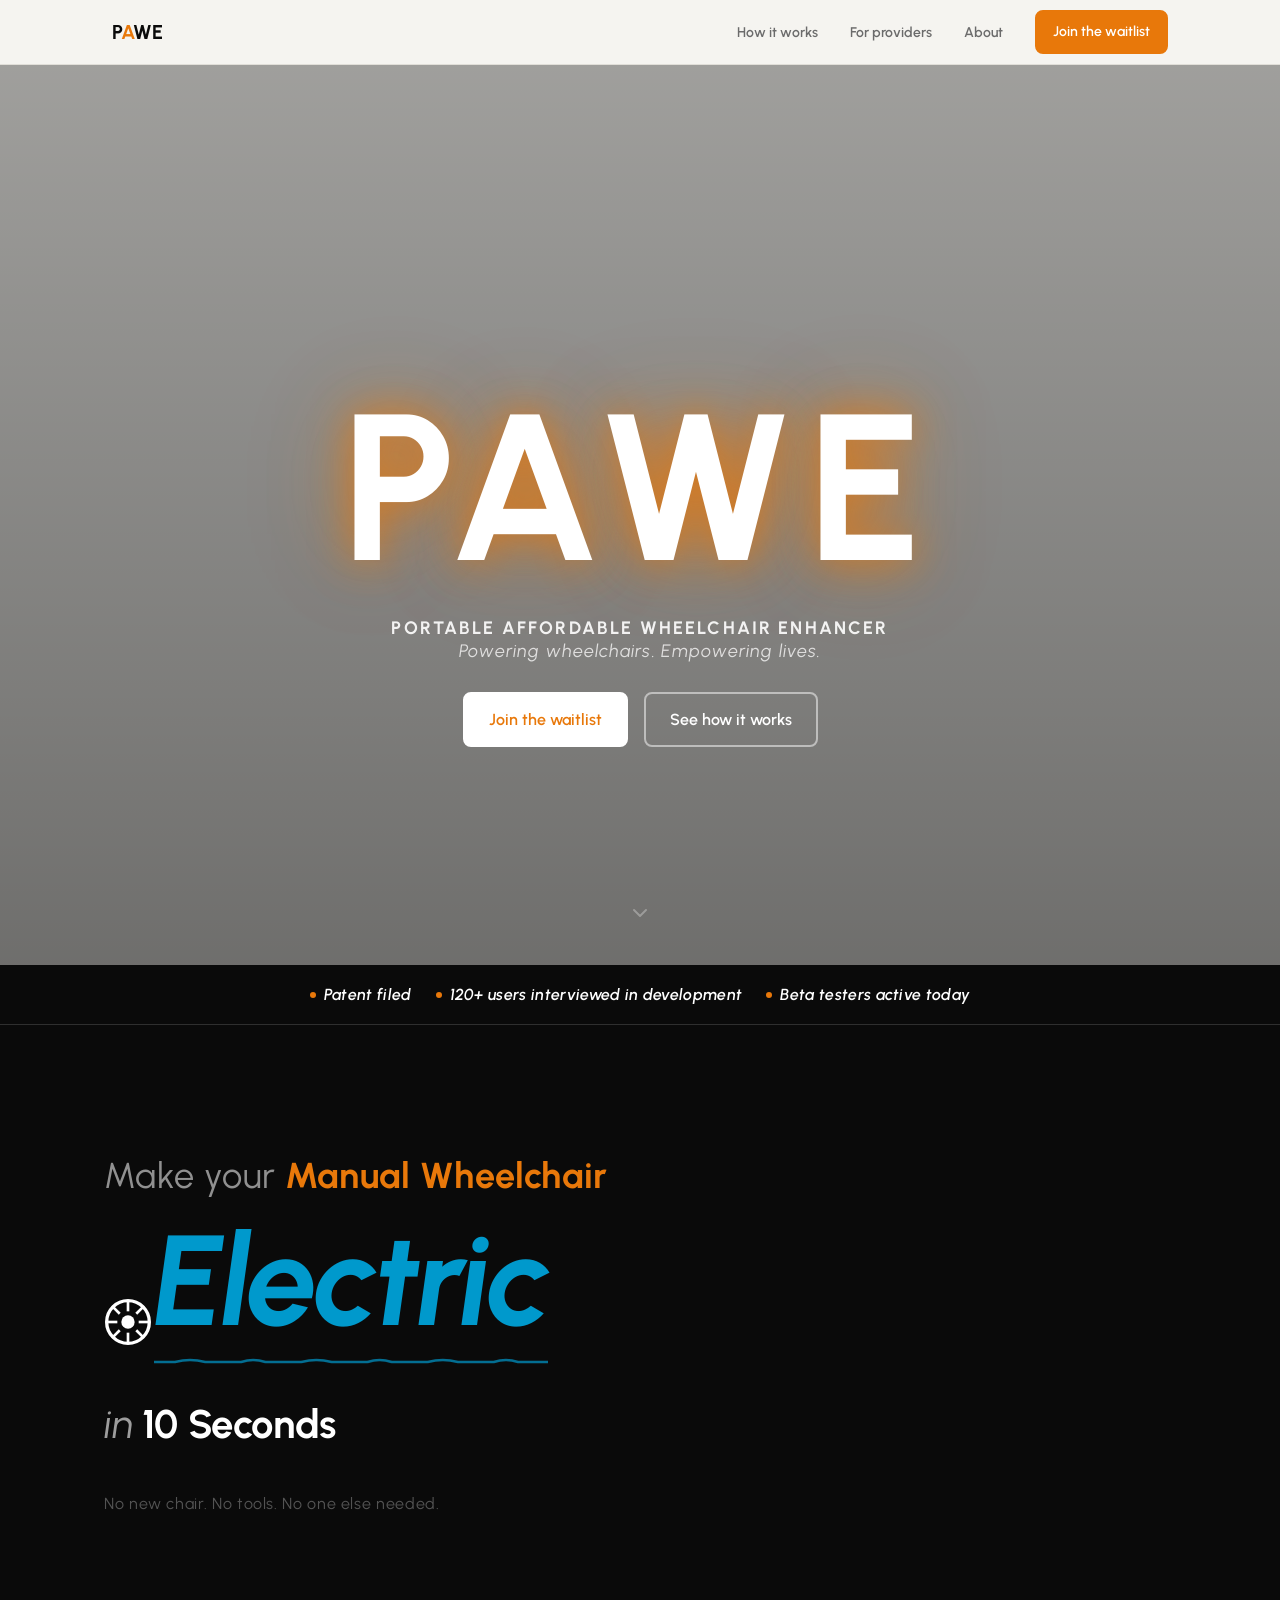
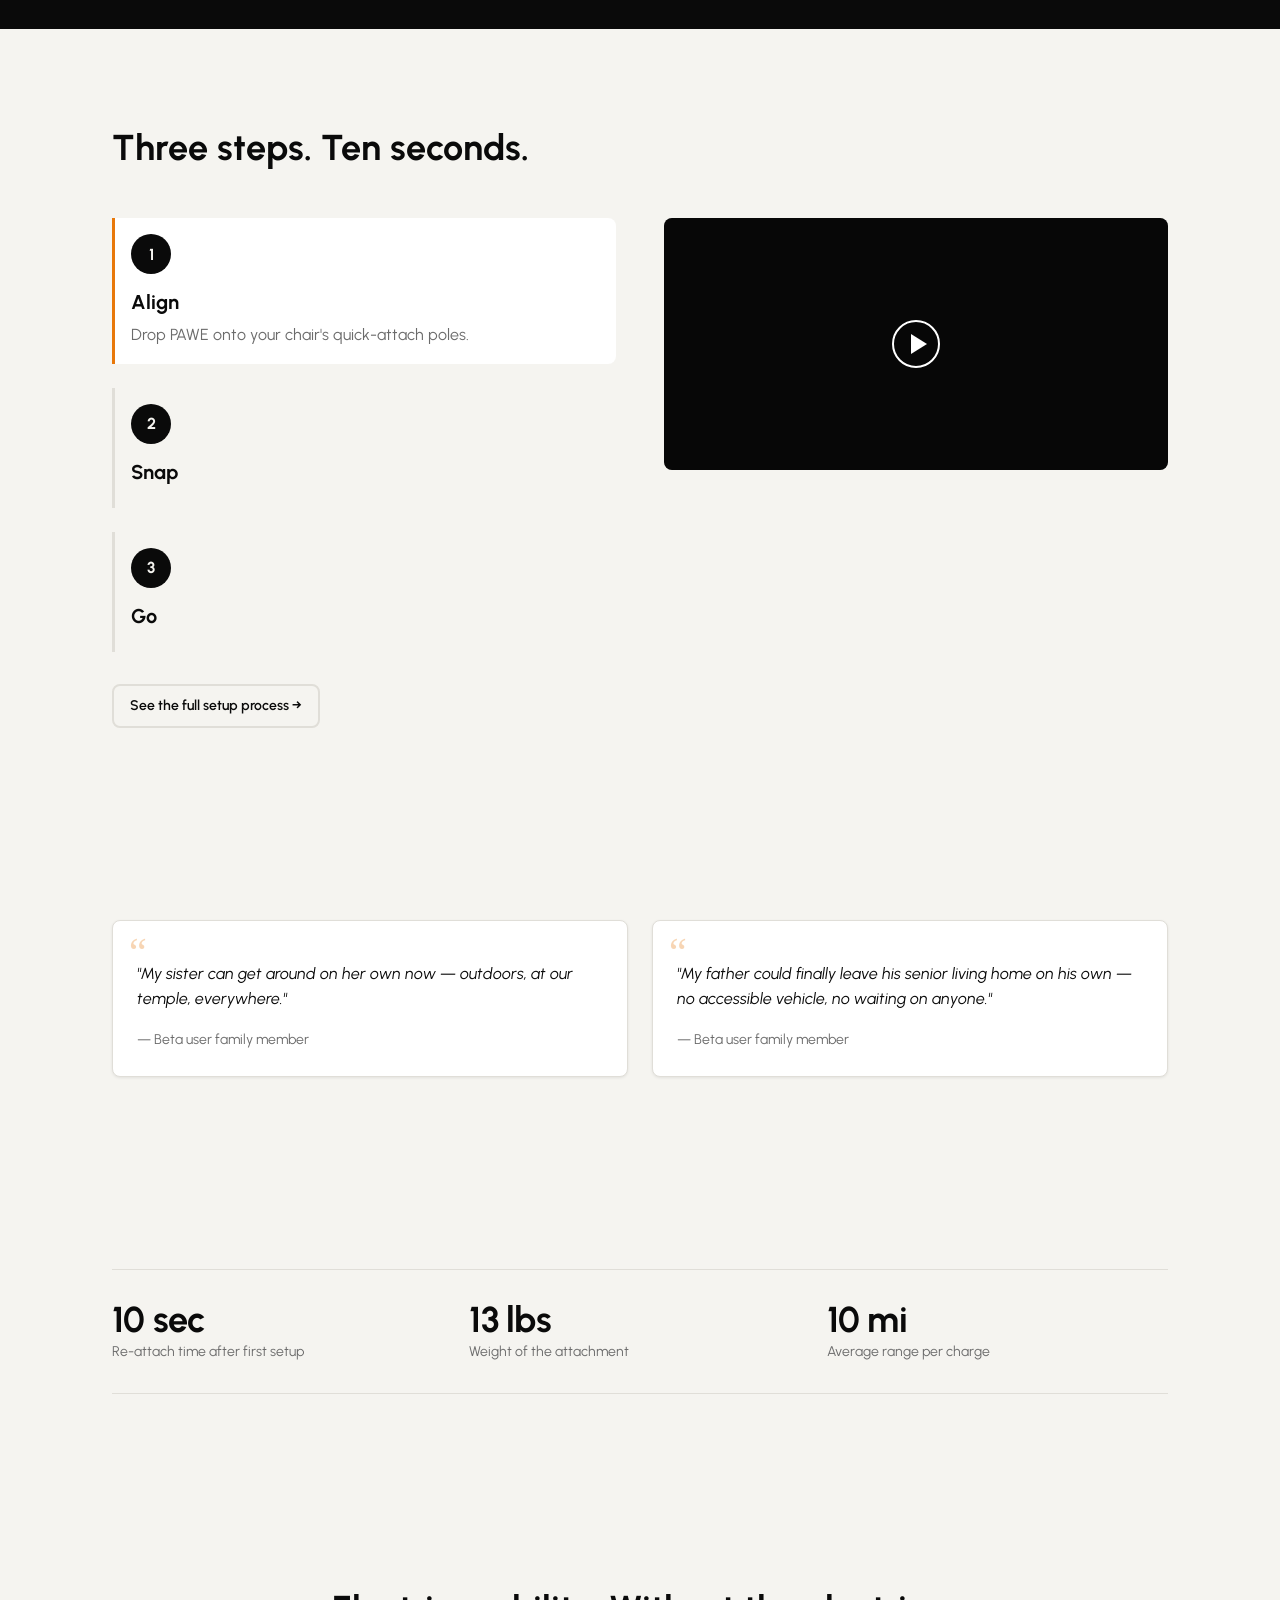
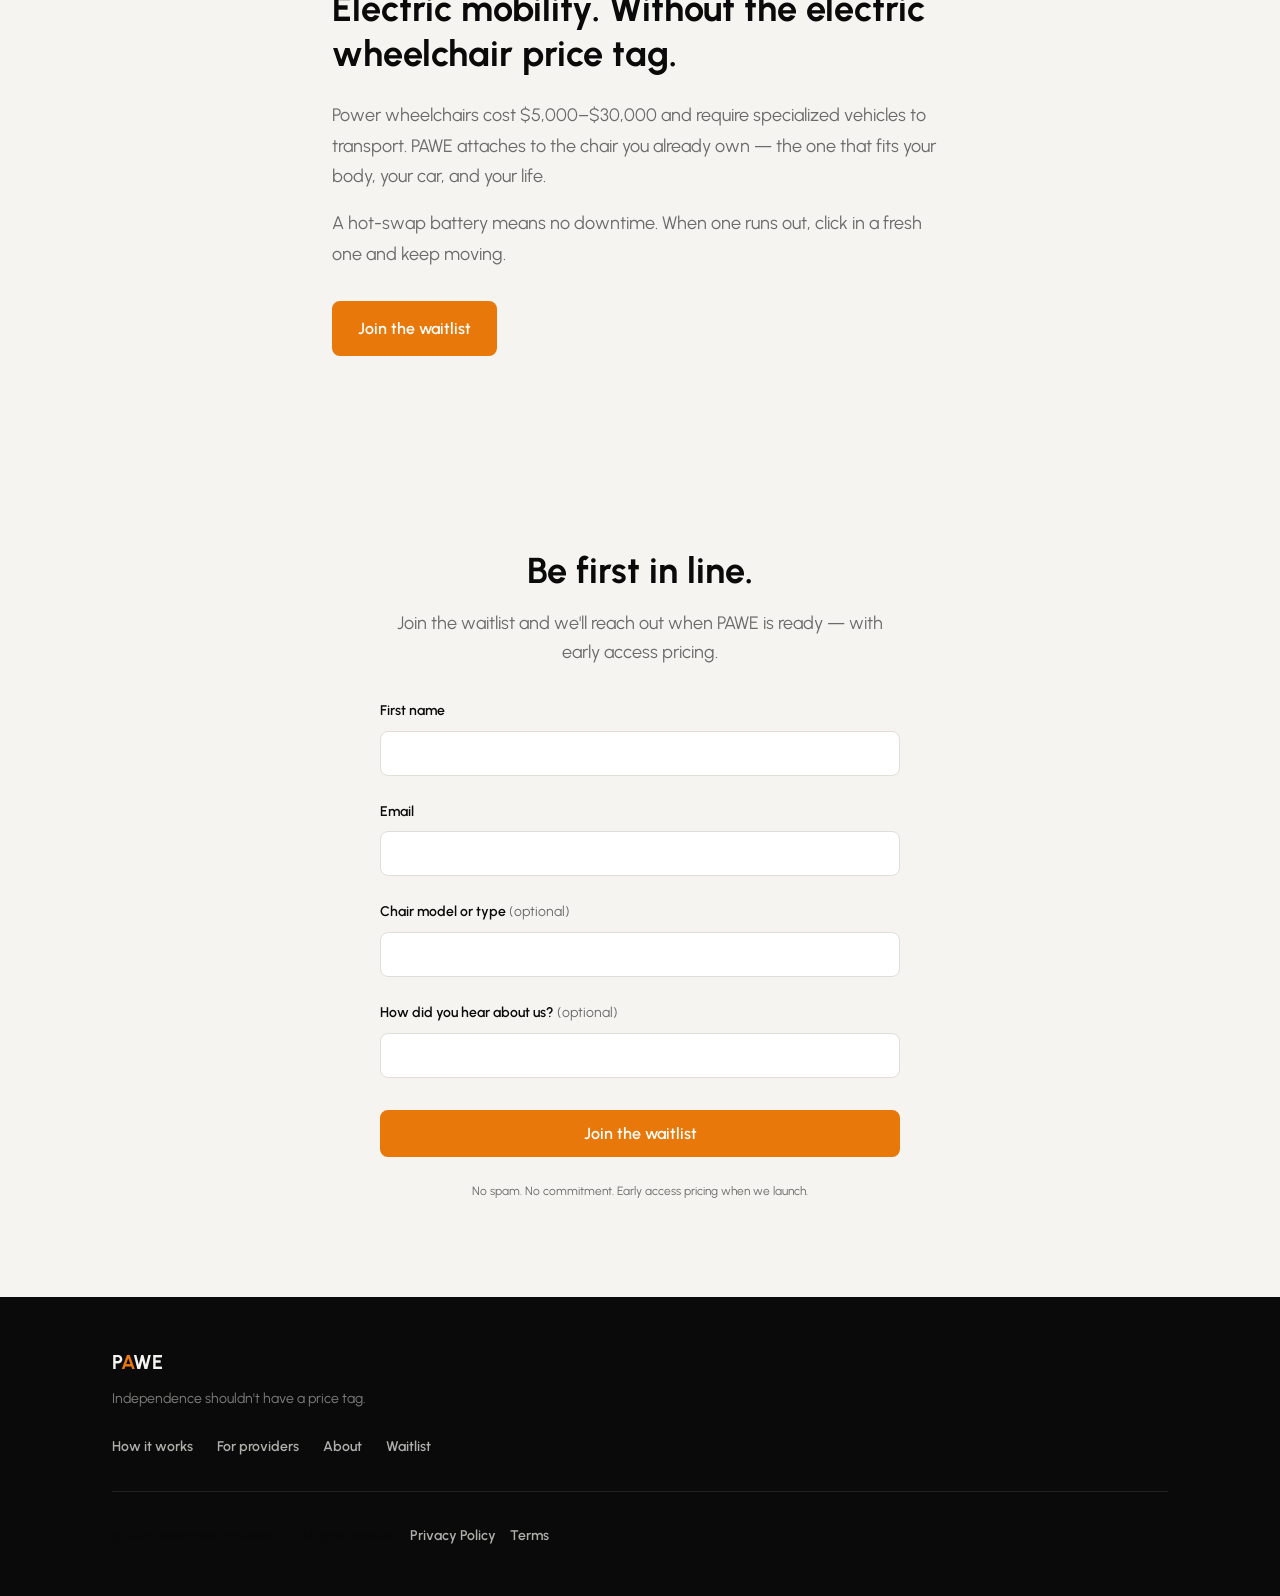
==== index.html @ d634acbb "Initial commit: PAWE website with all pages and assets Includes homepage, how-it-works, for-provider" ====
<!DOCTYPE html>
<html lang="en">
<head>
  <meta charset="UTF-8">
  <meta name="viewport" content="width=device-width, initial-scale=1.0">
  <meta name="description" content="PAWE attaches to any manual wheelchair and makes it electric in 10 seconds. No new chair. No tools. No help needed.">

  <!-- Fonts -->
  <link rel="preconnect" href="https://fonts.googleapis.com">
  <link rel="preconnect" href="https://fonts.gstatic.com" crossorigin>
  <link href="https://fonts.googleapis.com/css2?family=Urbanist:wght@400;600;700&display=swap" rel="stylesheet">

  <!-- Styles -->
  <link rel="stylesheet" href="/styles.css">
  <link rel="stylesheet" href="/components.css">
  <link rel="stylesheet" href="/home.css">

  <title>PAWE — Your manual chair. Electric in 10 seconds.</title>
</head>
<body>

  <!-- Skip to content -->
  <a class="skip-link" href="#main">Skip to main content</a>

  <!-- ===== NAVIGATION ===== -->
  <header class="nav" role="banner">
    <div class="container">
      <nav class="nav__inner" aria-label="Main navigation">
        <a href="/" class="nav__wordmark" aria-label="PAWE home">P<span>A</span>WE</a>
        <ul class="nav__links" role="list">
          <li><a href="/how-it-works.html" class="nav__link">How it works</a></li>
          <li><a href="/for-providers.html" class="nav__link">For providers</a></li>
          <li><a href="/about.html" class="nav__link">About</a></li>
          <li><a href="/waitlist.html" class="btn-primary btn-sm">Join the waitlist</a></li>
        </ul>
        <button class="nav__hamburger" aria-label="Open menu" aria-expanded="false" aria-controls="mobile-menu" id="hamburger-btn">
          <span></span><span></span><span></span>
        </button>
      </nav>
    </div>
    <div class="nav__mobile-menu" id="mobile-menu" role="navigation" aria-label="Mobile navigation">
      <a href="/how-it-works.html" class="nav__mobile-link">How it works</a>
      <a href="/for-providers.html" class="nav__mobile-link">For providers</a>
      <a href="/about.html" class="nav__mobile-link">About</a>
      <div class="nav__mobile-cta">
        <a href="/waitlist.html" class="btn-primary btn-full-mobile">Join the waitlist</a>
      </div>
    </div>
  </header>

  <!-- ===== MAIN CONTENT ===== -->
  <main id="main">

    <!-- SECTION 2 — HERO -->
    <section class="hero" aria-label="Hero">
      <div class="hero__overlay"></div>

      <div class="hero__content">
        <div class="hero__brand">
          <h1 class="hero__pawe-title">PAWE</h1>
          <p class="hero__pawe-sub">Portable Affordable Wheelchair Enhancer</p>
        </div>

        <div class="hero__mid-spacer"></div>

        <div class="hero__actions">
          <a href="/waitlist.html" class="btn-primary hero__btn-primary">Join the waitlist</a>
          <a href="/how-it-works.html" class="btn-secondary hero__btn-ghost">See how it works</a>
        </div>

        <div class="hero__tagline">
          <p class="hero__tagline-text">Powering wheelchairs. Empowering lives.</p>
        </div>
      </div>

      <!-- Scroll indicator -->
      <div class="hero__scroll" aria-hidden="true">
        <svg width="24" height="24" viewBox="0 0 24 24" fill="none" stroke="currentColor" stroke-width="2" stroke-linecap="round" stroke-linejoin="round">
          <polyline points="6 9 12 15 18 9"></polyline>
        </svg>
      </div>

      <!-- Accessible image reference -->
      <img
        src="/assets/images/WheelchairInSunset.png"
        alt="Wheelchair silhouette against a warm sunset — open road ahead"
        width="1920" height="1080"
        loading="eager"
        style="display:none"
      >
    </section>

    <!-- SECTION 3 — PROOF BAR -->
    <div class="proof-bar" aria-label="Trust signals">
      <div class="container">
        <div class="proof-bar__inner">
          <div class="proof-bar__item">
            <span class="proof-bar__dot" aria-hidden="true"></span>
            Patent filed
          </div>
          <div class="proof-bar__item">
            <span class="proof-bar__dot" aria-hidden="true"></span>
            120+ users interviewed in development
          </div>
          <div class="proof-bar__item">
            <span class="proof-bar__dot" aria-hidden="true"></span>
            Beta testers active today
          </div>
        </div>
      </div>
    </div>

    <!-- IMPACT STATEMENT -->
    <section class="impact" aria-label="Impact statement">
      <div class="impact__inner">

        <!-- Line 1 -->
        <p class="impact__make">Make your <span class="impact__manual">Manual Wheelchair</span></p>

        <!-- Line 2 — the animated electric line -->
        <div class="impact__electric-wrap">
          <div class="impact__wheel-wrap" aria-hidden="true">
            <svg class="impact__wheel-svg" viewBox="0 0 36 36"
                 fill="none" xmlns="http://www.w3.org/2000/svg">
              <circle cx="18" cy="18" r="16"
                      stroke="white" stroke-width="2.5"/>
              <circle cx="18" cy="18" r="5" fill="white"/>
              <line x1="18" y1="2"  x2="18" y2="10"
                    stroke="white" stroke-width="2"/>
              <line x1="18" y1="26" x2="18" y2="34"
                    stroke="white" stroke-width="2"/>
              <line x1="2"  y1="18" x2="10" y2="18"
                    stroke="white" stroke-width="2"/>
              <line x1="26" y1="18" x2="34" y2="18"
                    stroke="white" stroke-width="2"/>
              <line x1="6.1"  y1="6.1"  x2="11.8" y2="11.8"
                    stroke="white" stroke-width="2"/>
              <line x1="24.2" y1="24.2" x2="29.9" y2="29.9"
                    stroke="white" stroke-width="2"/>
              <line x1="29.9" y1="6.1"  x2="24.2" y2="11.8"
                    stroke="white" stroke-width="2"/>
              <line x1="11.8" y1="24.2" x2="6.1"  y2="29.9"
                    stroke="white" stroke-width="2"/>
            </svg>
          </div>

          <div class="impact__electric-text-wrap">
            <span class="impact__electric">Electric</span>
            <div class="impact__ground" aria-hidden="true">
              <canvas class="impact__ground-canvas"
                      id="groundCanvas"
                      height="18"></canvas>
            </div>
          </div>
        </div>

        <!-- Line 3 -->
        <p class="impact__seconds-line">
          in <strong class="impact__seconds">10 Seconds</strong>
        </p>

        <!-- Line 4 -->
        <p class="impact__closing">
          No new chair. No tools. No one else needed.
        </p>

      </div>
    </section>

    <!-- SECTION 4 — HOW IT WORKS (teaser) -->
    <section class="section" aria-label="How it works">
      <div class="container">
        <h2 class="heading-section fade-in">Three steps. Ten seconds.</h2>
        <div class="hiw">
          <div class="hiw__steps">
            <div class="hiw__step is-active fade-in" data-step="0">
              <span class="step__number">1</span>
              <h3 class="step__title">Align</h3>
              <p class="step__desc">Drop PAWE onto your chair's quick-attach poles.</p>
            </div>
            <div class="hiw__step fade-in" data-step="1">
              <span class="step__number">2</span>
              <h3 class="step__title">Snap</h3>
              <p class="step__desc">Controller locks in place. No tools. No help needed.</p>
            </div>
            <div class="hiw__step fade-in" data-step="2">
              <span class="step__number">3</span>
              <h3 class="step__title">Go</h3>
              <p class="step__desc">Joystick or push-assist. Ready in 10 seconds.</p>
            </div>
          </div>
          <div class="hiw__video-wrap fade-in">
            <video
              class="hiw__video"
              id="hiw-video"
              src="/assets/Videos/FullHypeVideoDemo.mp4"
              muted
              playsinline
              preload="metadata"
              width="640"
              height="360"
              aria-label="PAWE attachment demo — align, snap, go"
            ></video>
            <button class="hiw__play-btn" id="hiw-play-btn" aria-label="Play demo video">
              <svg width="48" height="48" viewBox="0 0 48 48" fill="none">
                <circle cx="24" cy="24" r="23" stroke="white" stroke-width="2"/>
                <polygon points="19,14 19,34 35,24" fill="white"/>
              </svg>
            </button>
          </div>
        </div>
        <p class="steps__link">
          <a href="/how-it-works.html" class="btn-secondary btn-sm">See the full setup process &rarr;</a>
        </p>
      </div>
    </section>

    <!-- SECTION 5 — TESTIMONIALS -->
    <section class="section testimonials-section" aria-label="User testimonials">
      <div class="container">
        <div class="testimonials fade-in">
          <blockquote class="testimonial-card">
            <p class="testimonial-card__text">"My sister can get around on her own now — outdoors, at our temple, everywhere."</p>
            <footer class="testimonial-card__attr">— Beta user family member</footer>
          </blockquote>
          <blockquote class="testimonial-card">
            <p class="testimonial-card__text">"My father could finally leave his senior living home on his own — no accessible vehicle, no waiting on anyone."</p>
            <footer class="testimonial-card__attr">— Beta user family member</footer>
          </blockquote>
        </div>
      </div>
    </section>

    <!-- SECTION 6 — STAT CALLOUTS -->
    <section class="section" aria-label="Key specifications">
      <div class="container">
        <div class="stats">
          <div class="stat">
            <div class="stat__value">10 sec</div>
            <p class="stat__label">Re-attach time after first setup</p>
          </div>
          <div class="stat">
            <div class="stat__value">13 lbs</div>
            <p class="stat__label">Weight of the attachment</p>
          </div>
          <div class="stat">
            <div class="stat__value">10 mi</div>
            <p class="stat__label">Average range per charge</p>
          </div>
        </div>
      </div>
    </section>

    <!-- SECTION 7 — AFFORDABILITY -->
    <section class="section" aria-label="Affordability">
      <div class="container affordability">
        <h2 class="heading-section fade-in">Electric mobility. Without the electric wheelchair price tag.</h2>
        <div class="affordability__body fade-in">
          <p>Power wheelchairs cost $5,000–$30,000 and require specialized vehicles to transport. PAWE attaches to the chair you already own — the one that fits your body, your car, and your life.</p>
          <p>A hot-swap battery means no downtime. When one runs out, click in a fresh one and keep moving.</p>
        </div>
        <a href="#waitlist" class="btn-primary">Join the waitlist</a>
      </div>
    </section>

    <!-- SECTION 9 — FINAL CTA / WAITLIST FORM -->
    <section class="section waitlist-section" id="waitlist" aria-label="Join the waitlist">
      <div class="container">
        <div class="waitlist-form-wrap fade-in">
          <h2 class="heading-section">Be first in line.</h2>
          <p class="waitlist-form-wrap__sub">Join the waitlist and we'll reach out when PAWE is ready — with early access pricing.</p>

          <form id="waitlist-form" class="waitlist-form" novalidate>
            <div class="form-group">
              <label for="first_name" class="form-label">First name</label>
              <input type="text" id="first_name" name="first_name" class="form-input" required autocomplete="given-name">
            </div>

            <div class="form-group">
              <label for="email" class="form-label">Email</label>
              <input type="email" id="email" name="email" class="form-input" required autocomplete="email">
            </div>

            <div class="form-group">
              <label for="chair_model" class="form-label form-label--optional">Chair model or type</label>
              <input type="text" id="chair_model" name="chair_model" class="form-input" autocomplete="off">
            </div>

            <div class="form-group">
              <label for="referral_source" class="form-label form-label--optional">How did you hear about us?</label>
              <input type="text" id="referral_source" name="referral_source" class="form-input" autocomplete="off">
            </div>

            <button type="submit" class="btn-primary btn-full-mobile" id="waitlist-submit">Join the waitlist</button>

            <p class="waitlist-form__error" id="waitlist-error" role="alert" aria-live="polite"></p>
            <p class="waitlist-form__fine">No spam. No commitment. Early access pricing when we launch.</p>
          </form>

          <div class="waitlist-success" id="waitlist-success" hidden>
            <h3 class="heading-section">You're on the list.</h3>
            <p class="waitlist-success__sub">We'll be in touch when PAWE launches.</p>
          </div>
        </div>
      </div>
    </section>

  </main>

  <!-- ===== FOOTER ===== -->
  <footer class="footer" role="contentinfo">
    <div class="container">
      <div class="footer__inner">
        <div>
          <div class="footer__wordmark">P<span>A</span>WE</div>
          <p class="footer__tagline">Independence shouldn't have a price tag.</p>
          <nav class="footer__nav" aria-label="Footer navigation">
            <a href="/how-it-works.html" class="footer__link">How it works</a>
            <a href="/for-providers.html" class="footer__link">For providers</a>
            <a href="/about.html" class="footer__link">About</a>
            <a href="/waitlist.html" class="footer__link">Waitlist</a>
          </nav>
        </div>
      </div>
      <div class="footer__legal">
        <p>&copy; 2025 Technotonin Industries LLC. All rights reserved. &nbsp;&middot;&nbsp;
        <a href="/privacy.html" class="footer__link">Privacy Policy</a> &nbsp;&middot;&nbsp;
        <a href="/terms.html" class="footer__link">Terms</a></p>
      </div>
    </div>
  </footer>

  <!-- ===== JS — Core UI (no external dependencies) ===== -->
  <script>
    // Hamburger menu
    const btn = document.getElementById('hamburger-btn');
    const menu = document.getElementById('mobile-menu');
    btn.addEventListener('click', () => {
      const isOpen = menu.classList.toggle('is-open');
      btn.setAttribute('aria-expanded', isOpen);
      btn.setAttribute('aria-label', isOpen ? 'Close menu' : 'Open menu');
    });
    menu.querySelectorAll('a').forEach(link => {
      link.addEventListener('click', () => {
        menu.classList.remove('is-open');
        btn.setAttribute('aria-expanded', false);
        btn.setAttribute('aria-label', 'Open menu');
      });
    });

    // Fade-in on scroll
    const fadeEls = document.querySelectorAll('.fade-in');

    if ('IntersectionObserver' in window) {
      const observer = new IntersectionObserver((entries) => {
        entries.forEach(entry => {
          if (entry.isIntersecting) {
            entry.target.classList.add('visible');
            observer.unobserve(entry.target);
          }
        });
      }, { threshold: 0.1 });

      fadeEls.forEach(el => observer.observe(el));
    } else {
      // Fallback: show everything immediately
      fadeEls.forEach(el => el.classList.add('visible'));
    }
  </script>

  <!-- Supabase SDK — loaded async so it never blocks page rendering -->
  <script src="https://cdn.jsdelivr.net/npm/@supabase/supabase-js@2" defer></script>

  <!-- ===== JS — Waitlist form (depends on Supabase) ===== -->
  <script defer>
    window.addEventListener('DOMContentLoaded', () => {
      const form = document.getElementById('waitlist-form');
      const submitBtn = document.getElementById('waitlist-submit');
      const errorEl = document.getElementById('waitlist-error');
      const successEl = document.getElementById('waitlist-success');

      let sb = null;

      function getSupabase() {
        if (sb) return sb;
        if (window.supabase) {
          sb = window.supabase.createClient(
            'https://ljhhaoqiobgslncwupjz.supabase.co',
            'eyJhbGciOiJIUzI1NiIsInR5cCI6IkpXVCJ9.eyJpc3MiOiJzdXBhYmFzZSIsInJlZiI6ImxqaGhhb3Fpb2Jnc2xuY3d1cGp6Iiwicm9sZSI6ImFub24iLCJpYXQiOjE3NzU1MTc4MDEsImV4cCI6MjA5MTA5MzgwMX0.lssRH7aw2_jy-T1IwPTvCkZJE-t9kYMmFEvwRZr6qiY'
          );
        }
        return sb;
      }

      form.addEventListener('submit', async (e) => {
        e.preventDefault();
        errorEl.textContent = '';

        const firstName = form.first_name.value.trim();
        const email = form.email.value.trim();

        if (!firstName || !email) {
          errorEl.textContent = 'Please fill in your name and email.';
          return;
        }

        const client = getSupabase();
        if (!client) {
          errorEl.textContent = 'Still loading — please try again in a moment.';
          return;
        }

        submitBtn.disabled = true;
        submitBtn.textContent = 'Joining...';

        const { error } = await client.from('waitlist').insert({
          first_name: firstName,
          email: email,
          chair_model: form.chair_model.value.trim() || null,
          referral_source: form.referral_source.value.trim() || null,
        });

        if (error) {
          submitBtn.disabled = false;
          submitBtn.textContent = 'Join the waitlist';
          errorEl.textContent = 'Something went wrong. Please try again.';
          return;
        }

        form.hidden = true;
        successEl.hidden = false;
      });
    });
  </script>

  <!-- Video-synced how-it-works steps -->
  <script>
  (function() {
    const video = document.getElementById('hiw-video');
    const playBtn = document.getElementById('hiw-play-btn');
    const steps = document.querySelectorAll('.hiw__step');
    if (!video || !playBtn || !steps.length) return;

    const ranges = [
      { start: 0,  end: 7  },
      { start: 7,  end: 14 },
      { start: 14, end: 20 }
    ];

    playBtn.addEventListener('click', function() {
      video.play();
      playBtn.hidden = true;
    });

    video.addEventListener('ended', function() {
      playBtn.hidden = false;
      setActive(0);
    });

    function setActive(index) {
      steps.forEach(function(s, i) {
        s.classList.toggle('is-active', i === index);
      });
    }

    video.addEventListener('timeupdate', function() {
      const t = video.currentTime;
      for (var i = ranges.length - 1; i >= 0; i--) {
        if (t >= ranges[i].start) {
          setActive(i);
          break;
        }
      }
    });
  })();
  </script>

  <!-- Ground canvas animation for impact section -->
  <script>
  (function() {
    const canvas = document.getElementById('groundCanvas');
    if (!canvas) return;

    const ctx = canvas.getContext('2d');
    const query = window.matchMedia('(prefers-reduced-motion: reduce)');
    if (query.matches) return;

    let W = 0;
    let offset = 0;
    const SPEED = 3;
    const GROUND_Y = 14;
    const BUMP_W = 18;
    const BUMP_H = 4;
    const COLOR = 'rgba(0, 153, 204, 0.7)';

    function resize() {
      W = canvas.offsetWidth;
      canvas.width = W;
      canvas.height = 18;
    }

    function buildTerrain(seed) {
      const pts = [];
      let x = 0;
      while (x < W + BUMP_W * 4) {
        const flat = Math.floor(((seed * x * 0.3 + 7) % 3) + 1) * BUMP_W;
        pts.push({ x, type: 'flat', w: flat });
        x += flat;
        const bumpW = BUMP_W + Math.floor(((seed * x * 0.7 + 3) % 3)) * 6;
        pts.push({ x, type: 'bump', w: bumpW });
        x += bumpW;
      }
      return pts;
    }

    const terrain = buildTerrain(42);
    const totalW = terrain.reduce((s, p) => s + p.w, 0);

    function drawFrame() {
      ctx.clearRect(0, 0, W, 18);
      ctx.beginPath();
      ctx.moveTo(0, GROUND_Y);

      let drawX = -((offset % totalW));
      for (let rep = 0; rep < 3; rep++) {
        for (const seg of terrain) {
          if (seg.type === 'flat') {
            ctx.lineTo(drawX + seg.w, GROUND_Y);
          } else {
            const mid = drawX + seg.w / 2;
            ctx.quadraticCurveTo(mid, GROUND_Y - BUMP_H, drawX + seg.w, GROUND_Y);
          }
          drawX += seg.w;
        }
      }

      ctx.lineTo(W, GROUND_Y);
      ctx.strokeStyle = COLOR;
      ctx.lineWidth = 2.5;
      ctx.stroke();
    }

    let raf;
    function loop() {
      offset += SPEED;
      drawFrame();
      raf = requestAnimationFrame(loop);
    }

    function init() {
      resize();
      loop();
    }

    window.addEventListener('resize', function() {
      resize();
    });

    if (document.readyState === 'complete') {
      init();
    } else {
      window.addEventListener('load', init);
    }
  })();
  </script>

</body>
</html>
---- styles.css ----
/* ============================================================
   PAWE — Global Design System
   All brand tokens and base styles live here.
   Never hardcode colors, fonts, or spacing in page CSS.
   ============================================================ */

/* ------------------------------------------------------------
   1. TOKENS
   ------------------------------------------------------------ */
:root {
  /* Colors */
  --color-ink:        #0A0A0A;
  --color-paper:      #F5F4F0;
  --color-accent:     #E8780A;
  --color-accent2:    #0099CC;
  --color-muted:      #6B6B6B;
  --color-border:     #E0DED8;
  --color-surface:    #FFFFFF;
  --color-success:    #16A34A;
  --color-error:      #DC2626;

  /* Typography */
  --font-sans:        'Urbanist', system-ui, sans-serif;

  --text-xs:          0.75rem;
  --text-sm:          0.875rem;
  --text-base:        1rem;
  --text-lg:          1.125rem;
  --text-xl:          1.25rem;
  --text-2xl:         1.5rem;
  --text-4xl:         2.25rem;
  --text-6xl:         3.75rem;

  /* Spacing */
  --space-1:          0.25rem;
  --space-2:          0.5rem;
  --space-3:          0.75rem;
  --space-4:          1rem;
  --space-6:          1.5rem;
  --space-8:          2rem;
  --space-12:         3rem;
  --space-16:         4rem;
  --space-24:         6rem;

  /* Layout */
  --max-width:        1120px;
  --radius-sm:        4px;
  --radius-md:        8px;
  --radius-pill:      20px;

  /* Shadows */
  --shadow-sm:        0 1px 3px rgba(0, 0, 0, 0.08);
}

/* ------------------------------------------------------------
   2. RESET
   ------------------------------------------------------------ */
*, *::before, *::after {
  box-sizing: border-box;
  margin: 0;
  padding: 0;
}

html {
  font-size: 16px;
  -webkit-text-size-adjust: 100%;
  scroll-behavior: smooth;
}

body {
  font-family: var(--font-sans);
  font-size: var(--text-base);
  line-height: 1.7;
  color: var(--color-ink);
  background-color: var(--color-paper);
  -webkit-font-smoothing: antialiased;
  -moz-osx-font-smoothing: grayscale;
}

img, video {
  max-width: 100%;
  height: auto;
  display: block;
}

a {
  color: inherit;
  text-decoration: none;
}

ul, ol {
  list-style: none;
}

button {
  font-family: var(--font-sans);
  cursor: pointer;
  border: none;
  background: none;
}

input, textarea, select {
  font-family: var(--font-sans);
  font-size: var(--text-base);
}

/* ------------------------------------------------------------
   3. TYPOGRAPHY
   ------------------------------------------------------------ */
h1, h2, h3, h4, h5, h6 {
  font-family: var(--font-sans);
  font-weight: 700;
  line-height: 1.2;
  color: var(--color-ink);
}

h1 { font-size: var(--text-4xl); }
h2 { font-size: var(--text-2xl); }
h3 { font-size: var(--text-xl); }
h4 { font-size: var(--text-lg); }

p {
  color: var(--color-ink);
  line-height: 1.7;
}

.text-muted {
  color: var(--color-muted);
}

.text-sm {
  font-size: var(--text-sm);
}

.text-xs {
  font-size: var(--text-xs);
}

/* Hero headline — mobile first */
.heading-hero {
  font-size: 2rem;
  font-weight: 700;
  line-height: 1.15;
  letter-spacing: -0.02em;
}

@media (min-width: 768px) {
  .heading-hero {
    font-size: 3rem;
  }
}

@media (min-width: 1024px) {
  .heading-hero {
    font-size: var(--text-6xl);
  }
}

/* Section heading */
.heading-section {
  font-size: var(--text-2xl);
  font-weight: 700;
  line-height: 1.25;
}

@media (min-width: 768px) {
  .heading-section {
    font-size: var(--text-4xl);
  }
}

/* ------------------------------------------------------------
   4. LAYOUT
   ------------------------------------------------------------ */
.container {
  width: 100%;
  max-width: var(--max-width);
  margin-inline: auto;
  padding-inline: var(--space-6);
}

@media (min-width: 768px) {
  .container {
    padding-inline: var(--space-8);
  }
}

.section {
  padding-block: var(--space-16);
}

@media (min-width: 768px) {
  .section {
    padding-block: var(--space-24);
  }
}

/* Two-column grid — stacks on mobile */
.grid-2 {
  display: grid;
  grid-template-columns: 1fr;
  gap: var(--space-8);
}

@media (min-width: 768px) {
  .grid-2 {
    grid-template-columns: 1fr 1fr;
    align-items: center;
  }
}

/* Three-column grid — stacks on mobile */
.grid-3 {
  display: grid;
  grid-template-columns: 1fr;
  gap: var(--space-6);
}

@media (min-width: 768px) {
  .grid-3 {
    grid-template-columns: repeat(3, 1fr);
  }
}

/* ------------------------------------------------------------
   5. ACCESSIBILITY
   ------------------------------------------------------------ */

/* Visible focus ring for keyboard navigation */
:focus-visible {
  outline: 2px solid var(--color-accent);
  outline-offset: 3px;
  border-radius: var(--radius-sm);
}

/* Skip to main content link */
.skip-link {
  position: absolute;
  top: -100%;
  left: var(--space-4);
  background: var(--color-accent);
  color: var(--color-surface);
  padding: var(--space-2) var(--space-4);
  border-radius: var(--radius-md);
  font-weight: 600;
  z-index: 9999;
  transition: top 0.2s;
}

.skip-link:focus {
  top: var(--space-4);
}

/* Screen reader only */
.sr-only {
  position: absolute;
  width: 1px;
  height: 1px;
  padding: 0;
  margin: -1px;
  overflow: hidden;
  clip: rect(0, 0, 0, 0);
  white-space: nowrap;
  border: 0;
}

/* ------------------------------------------------------------
   6. ANIMATIONS
   ------------------------------------------------------------ */
@media (prefers-reduced-motion: no-preference) {
  .fade-in {
    opacity: 0;
    transform: translateY(6px);
    transition: opacity 0.2s ease, transform 0.2s ease;
  }

  .fade-in.visible {
    opacity: 1;
    transform: translateY(0);
  }
}

/* Always show content if reduced motion is preferred */
@media (prefers-reduced-motion: reduce) {
  .fade-in {
    opacity: 1;
    transform: none;
  }
}
---- components.css ----
/* ============================================================
   PAWE — Components
   Reusable UI elements. Every page imports this file.
   Requires styles.css to be loaded first.
   ============================================================ */

/* ------------------------------------------------------------
   1. NAVIGATION
   ------------------------------------------------------------ */
.nav {
  position: sticky;
  top: 0;
  z-index: 100;
  background-color: var(--color-paper);
  border-bottom: 1px solid var(--color-border);
}

.nav__inner {
  display: flex;
  align-items: center;
  justify-content: space-between;
  height: 64px;
}

.nav__wordmark {
  font-size: var(--text-xl);
  font-weight: 700;
  color: var(--color-ink);
  letter-spacing: -0.02em;
  flex-shrink: 0;
}

.nav__wordmark span {
  color: var(--color-accent);
}

/* Desktop links — hidden on mobile */
.nav__links {
  display: none;
  gap: var(--space-8);
  align-items: center;
}

@media (min-width: 768px) {
  .nav__links {
    display: flex;
  }
}

.nav__link {
  font-size: var(--text-sm);
  font-weight: 600;
  color: var(--color-muted);
  transition: color 0.15s ease;
}

.nav__link:hover {
  color: var(--color-ink);
}

.nav__link--active {
  color: var(--color-ink);
}

/* Hamburger — visible on mobile only */
.nav__hamburger {
  display: flex;
  flex-direction: column;
  gap: 5px;
  padding: var(--space-2);
  cursor: pointer;
  background: none;
  border: none;
  min-width: 44px;
  min-height: 44px;
  align-items: center;
  justify-content: center;
}

@media (min-width: 768px) {
  .nav__hamburger {
    display: none;
  }
}

.nav__hamburger span {
  display: block;
  width: 22px;
  height: 2px;
  background-color: var(--color-ink);
  border-radius: 2px;
  transition: all 0.15s ease;
}

/* Mobile menu dropdown */
.nav__mobile-menu {
  display: none;
  flex-direction: column;
  background-color: var(--color-paper);
  border-top: 1px solid var(--color-border);
  padding-block: var(--space-4);
}

.nav__mobile-menu.is-open {
  display: flex;
}

.nav__mobile-link {
  font-size: var(--text-base);
  font-weight: 600;
  color: var(--color-ink);
  padding: var(--space-3) var(--space-6);
  min-height: 48px;
  display: flex;
  align-items: center;
  transition: color 0.15s ease;
}

.nav__mobile-link:hover {
  color: var(--color-accent);
}

.nav__mobile-cta {
  margin: var(--space-3) var(--space-6);
}

/* ------------------------------------------------------------
   2. BUTTONS
   ------------------------------------------------------------ */

/* Primary — accent orange, one per section */
.btn-primary {
  display: inline-flex;
  align-items: center;
  justify-content: center;
  padding: 0.75rem 1.5rem;
  background-color: var(--color-accent);
  color: var(--color-surface);
  font-family: var(--font-sans);
  font-size: var(--text-base);
  font-weight: 600;
  border-radius: var(--radius-md);
  border: 2px solid var(--color-accent);
  min-height: 44px;
  transition: background-color 0.15s ease, border-color 0.15s ease;
  white-space: nowrap;
}

.btn-primary:hover {
  background-color: #cf6908;
  border-color: #cf6908;
}

/* Secondary — ghost button */
.btn-secondary {
  display: inline-flex;
  align-items: center;
  justify-content: center;
  padding: 0.75rem 1.5rem;
  background-color: transparent;
  color: var(--color-ink);
  font-family: var(--font-sans);
  font-size: var(--text-base);
  font-weight: 600;
  border-radius: var(--radius-md);
  border: 2px solid var(--color-border);
  min-height: 44px;
  transition: border-color 0.15s ease, color 0.15s ease;
  white-space: nowrap;
}

.btn-secondary:hover {
  border-color: var(--color-ink);
}

/* Small variant */
.btn-sm {
  font-size: var(--text-sm);
  padding: 0.5rem 1rem;
  min-height: 36px;
}

/* Full width on mobile */
.btn-full-mobile {
  width: 100%;
}

@media (min-width: 768px) {
  .btn-full-mobile {
    width: auto;
  }
}

/* ------------------------------------------------------------
   3. STAT CALLOUTS
   Three key numbers displayed prominently
   ------------------------------------------------------------ */
.stats {
  display: grid;
  grid-template-columns: repeat(3, 1fr);
  gap: var(--space-4);
  padding: var(--space-8) 0;
  border-top: 1px solid var(--color-border);
  border-bottom: 1px solid var(--color-border);
}

.stat__value {
  font-size: var(--text-4xl);
  font-weight: 700;
  color: var(--color-ink);
  line-height: 1;
  letter-spacing: -0.02em;
}

.stat__label {
  font-size: var(--text-sm);
  color: var(--color-muted);
  margin-top: var(--space-1);
  line-height: 1.4;
}

.stat__accent {
  color: var(--color-accent);
}

/* ------------------------------------------------------------
   4. CARDS
   ------------------------------------------------------------ */
.card {
  background-color: var(--color-surface);
  border: 1px solid var(--color-border);
  border-radius: var(--radius-md);
  padding: var(--space-6);
  box-shadow: var(--shadow-sm);
}

/* ------------------------------------------------------------
   5. BADGE / PILL
   ------------------------------------------------------------ */
.badge {
  display: inline-block;
  font-size: var(--text-xs);
  font-weight: 600;
  letter-spacing: 0.05em;
  text-transform: uppercase;
  padding: 0.25rem 0.75rem;
  border-radius: var(--radius-pill);
  background-color: rgba(232, 120, 10, 0.1);
  color: var(--color-accent);
}

.badge--blue {
  background-color: rgba(0, 153, 204, 0.1);
  color: var(--color-accent2);
}

/* ------------------------------------------------------------
   6. PROOF BAR
   Social proof strip — patent, users tested, beta active
   ------------------------------------------------------------ */
.proof-bar {
  background-color: var(--color-ink);
  color: var(--color-surface);
  padding-block: var(--space-4);
}

.proof-bar__inner {
  display: flex;
  flex-wrap: wrap;
  gap: var(--space-6);
  align-items: center;
  justify-content: center;
}

.proof-bar__item {
  display: flex;
  align-items: center;
  gap: var(--space-2);
  font-size: var(--text-sm);
  font-weight: 600;
  color: var(--color-surface);
  opacity: 0.9;
}

.proof-bar__dot {
  width: 6px;
  height: 6px;
  border-radius: 50%;
  background-color: var(--color-accent);
  flex-shrink: 0;
}

/* ------------------------------------------------------------
   7. QUOTE / TESTIMONIAL
   ------------------------------------------------------------ */
.quote {
  border-left: 3px solid var(--color-accent);
  padding-left: var(--space-6);
}

.quote__text {
  font-size: var(--text-lg);
  font-weight: 400;
  line-height: 1.6;
  color: var(--color-ink);
  font-style: italic;
}

.quote__attribution {
  font-size: var(--text-sm);
  color: var(--color-muted);
  margin-top: var(--space-3);
  font-style: normal;
}

/* ------------------------------------------------------------
   8. FORM ELEMENTS
   ------------------------------------------------------------ */
.form-group {
  display: flex;
  flex-direction: column;
  gap: var(--space-2);
}

.form-label {
  font-size: var(--text-sm);
  font-weight: 600;
  color: var(--color-ink);
}

.form-label--optional::after {
  content: ' (optional)';
  font-weight: 400;
  color: var(--color-muted);
}

.form-input {
  width: 100%;
  padding: 0.75rem 1rem;
  border: 1px solid var(--color-border);
  border-radius: var(--radius-md);
  background-color: var(--color-surface);
  color: var(--color-ink);
  font-size: var(--text-base);
  min-height: 44px;
  transition: border-color 0.15s ease;
}

.form-input:focus {
  outline: none;
  border-color: var(--color-accent);
  box-shadow: 0 0 0 3px rgba(232, 120, 10, 0.15);
}

.form-input::placeholder {
  color: var(--color-muted);
}

.form-select {
  width: 100%;
  padding: 0.75rem 1rem;
  border: 1px solid var(--color-border);
  border-radius: var(--radius-md);
  background-color: var(--color-surface);
  color: var(--color-ink);
  font-size: var(--text-base);
  min-height: 44px;
  appearance: none;
  background-image: url("data:image/svg+xml,%3Csvg xmlns='http://www.w3.org/2000/svg' width='12' height='8' viewBox='0 0 12 8'%3E%3Cpath d='M1 1l5 5 5-5' stroke='%236B6B6B' stroke-width='1.5' fill='none' stroke-linecap='round'/%3E%3C/svg%3E");
  background-repeat: no-repeat;
  background-position: right 1rem center;
  padding-right: 2.5rem;
  cursor: pointer;
  transition: border-color 0.15s ease;
}

.form-select:focus {
  outline: none;
  border-color: var(--color-accent);
  box-shadow: 0 0 0 3px rgba(232, 120, 10, 0.15);
}

/* ------------------------------------------------------------
   9. FOOTER
   ------------------------------------------------------------ */
.footer {
  background-color: var(--color-ink);
  color: var(--color-paper);
  padding-block: var(--space-12);
}

.footer__inner {
  display: grid;
  grid-template-columns: 1fr;
  gap: var(--space-8);
}

@media (min-width: 768px) {
  .footer__inner {
    grid-template-columns: 1fr auto;
    align-items: start;
  }
}

.footer__wordmark {
  font-size: var(--text-xl);
  font-weight: 700;
  color: var(--color-paper);
  letter-spacing: -0.02em;
  margin-bottom: var(--space-2);
}

.footer__wordmark span {
  color: var(--color-accent);
}

.footer__tagline {
  font-size: var(--text-sm);
  color: rgba(245, 244, 240, 0.5);
  margin-bottom: var(--space-6);
}

.footer__nav {
  display: flex;
  flex-wrap: wrap;
  gap: var(--space-4) var(--space-6);
}

.footer__link {
  font-size: var(--text-sm);
  font-weight: 600;
  color: rgba(245, 244, 240, 0.7);
  transition: color 0.15s ease;
}

.footer__link:hover {
  color: var(--color-paper);
}

.footer__legal {
  font-size: var(--text-xs);
  color: rgba(245, 244, 240, 0.4);
  padding-top: var(--space-8);
  border-top: 1px solid rgba(245, 244, 240, 0.1);
  margin-top: var(--space-8);
}

/* ------------------------------------------------------------
   10. UTILITY CLASSES
   ------------------------------------------------------------ */
.text-center { text-align: center; }
.text-left   { text-align: left; }

.mt-2  { margin-top: var(--space-2); }
.mt-4  { margin-top: var(--space-4); }
.mt-6  { margin-top: var(--space-6); }
.mt-8  { margin-top: var(--space-8); }
.mt-12 { margin-top: var(--space-12); }

.mb-2  { margin-bottom: var(--space-2); }
.mb-4  { margin-bottom: var(--space-4); }
.mb-6  { margin-bottom: var(--space-6); }
.mb-8  { margin-bottom: var(--space-8); }

.flex         { display: flex; }
.flex-col     { flex-direction: column; }
.items-center { align-items: center; }
.gap-4        { gap: var(--space-4); }
.gap-6        { gap: var(--space-6); }

.surface {
  background-color: var(--color-surface);
}

.paper {
  background-color: var(--color-paper);
}
---- home.css ----
/* ============================================================
   Home page — index.html specific styles
   ============================================================ */

/* --- Hero (full-viewport background image) --- */

.hero {
  position: relative;
  min-height: 100vh;
  display: flex;
  align-items: center;
  justify-content: center;
  background-image: url('/assets/images/WheelchairInSunset.png');
  background-size: cover;
  background-position: center;
  background-repeat: no-repeat;
  overflow: hidden;
}

.hero__overlay {
  position: absolute;
  inset: 0;
  background: linear-gradient(
    to bottom,
    rgba(0, 0, 0, 0.35) 0%,
    rgba(0, 0, 0, 0.55) 100%
  );
  z-index: 1;
}

.hero__content {
  position: relative;
  z-index: 2;
  display: flex;
  flex-direction: column;
  align-items: center;
  text-align: center;
  width: 100%;
  height: 100%;
  padding-top: 5rem;
}

/* Block 1 — PAWE brand */

.hero__brand {
  text-align: center;
}

.hero__pawe-title {
  font-size: 5rem;
  font-weight: 700;
  color: #fff;
  letter-spacing: 0.08em;
  text-shadow:
    0 0 40px rgba(232, 120, 10, 0.8),
    0 0 80px rgba(232, 120, 10, 0.4),
    0 0 120px rgba(232, 120, 10, 0.2);
  margin-bottom: 0.5rem;
}

.hero__pawe-sub {
  font-size: var(--text-base);
  font-weight: 700;
  color: rgba(255, 255, 255, 0.9);
  letter-spacing: 0.12em;
  text-transform: uppercase;
  margin-top: -0.5rem;
  margin-bottom: 0;
}

/* Block 2 — spacer pushes actions + tagline down */

.hero__mid-spacer {
  flex: 1;
}

/* CTA buttons */

.hero__actions {
  display: flex;
  flex-wrap: wrap;
  justify-content: center;
  gap: var(--space-4);
  margin-top: 3rem;
}

.hero__btn-primary {
  background: #fff;
  color: var(--color-accent);
  border-color: #fff;
}

.hero__btn-primary:hover {
  background: var(--color-paper);
  border-color: var(--color-paper);
}

.hero__btn-ghost {
  border-color: rgba(255, 255, 255, 0.5);
  color: #fff;
}

.hero__btn-ghost:hover {
  border-color: #fff;
}

/* Block 3 — bottom tagline */

.hero__tagline {
  position: absolute;
  bottom: 5rem;
  left: 0;
  right: 0;
  text-align: center;
}

.hero__tagline-text {
  font-size: var(--text-base);
  font-weight: 400;
  color: rgba(255, 255, 255, 0.75);
  letter-spacing: 0.06em;
  font-style: italic;
}

/* Scroll indicator */

.hero__scroll {
  position: absolute;
  bottom: 2rem;
  left: 50%;
  transform: translateX(-50%);
  z-index: 2;
  color: rgba(255, 255, 255, 0.3);
}

@media (prefers-reduced-motion: no-preference) {
  .hero__scroll {
    animation: hero-bounce 1.5s ease-in-out infinite;
  }

  @keyframes hero-bounce {
    0%, 100% { transform: translateX(-50%) translateY(0); }
    50% { transform: translateX(-50%) translateY(4px); }
  }
}

/* Hero responsive — tablet */

@media (min-width: 768px) {
  .hero__pawe-title {
    font-size: 8rem;
  }

  .hero__pawe-sub {
    font-size: var(--text-base);
  }

  .hero__tagline-text {
    font-size: var(--text-lg);
  }
}

/* Hero responsive — desktop */

@media (min-width: 1024px) {
  .hero__pawe-title {
    font-size: 13rem;
  }

  .hero__pawe-sub {
    font-size: var(--text-lg);
  }
}

/* Hero responsive — mobile stacked buttons */

@media (max-width: 767px) {
  .hero__actions {
    flex-direction: column;
    width: 100%;
    padding-inline: var(--space-4);
  }

  .hero__actions .btn-primary,
  .hero__actions .btn-secondary {
    width: 100%;
    text-align: center;
  }
}

/* --- Proof bar overrides --- */

.proof-bar {
  border-bottom: 1px solid rgba(255, 255, 255, 0.15);
}

.proof-bar__item {
  font-size: var(--text-base);
  font-style: italic;
  font-weight: 600;
  letter-spacing: 0.02em;
  color: rgba(255, 255, 255, 1);
  opacity: 1;
}

/* --- Impact Statement --- */

.impact {
  background-color: var(--color-ink);
  padding: 8rem 0 7rem;
  overflow: hidden;
}

.impact__inner {
  max-width: var(--max-width);
  margin-inline: auto;
  padding-inline: var(--space-6);
}

.impact__make {
  font-size: 2.25rem;
  font-weight: 400;
  color: rgba(255, 255, 255, 0.55);
  letter-spacing: 0.01em;
  margin-bottom: 1rem;
  line-height: 1.3;
}

.impact__manual {
  color: var(--color-accent);
  font-weight: 700;
}

.impact__electric-wrap {
  display: flex;
  align-items: flex-end;
  gap: 0;
  margin-bottom: 0.25rem;
  position: relative;
}

.impact__wheel-wrap {
  display: flex;
  align-items: flex-end;
  padding-bottom: 20px;
  flex-shrink: 0;
  margin-right: 0.15em;
}

.impact__wheel-svg {
  width: 48px;
  height: 48px;
  display: block;
}

@media (prefers-reduced-motion: no-preference) {
  .impact__wheel-svg {
    animation: wheel-spin 0.5s linear infinite;
  }
}

@keyframes wheel-spin {
  from { transform: rotate(0deg); }
  to   { transform: rotate(360deg); }
}

.impact__electric-text-wrap {
  display: flex;
  flex-direction: column;
  align-items: flex-start;
}

.impact__electric {
  font-size: 8rem;
  font-weight: 700;
  font-style: italic;
  color: var(--color-accent2);
  letter-spacing: -0.03em;
  line-height: 1;
  display: block;
}


.impact__ground {
  width: 100%;
  margin-top: 4px;
  overflow: hidden;
  height: 18px;
}

.impact__ground-canvas {
  width: 100%;
  display: block;
}

.impact__seconds-line {
  font-size: 2.5rem;
  font-weight: 400;
  color: rgba(255, 255, 255, 0.6);
  font-style: italic;
  margin-top: 1.5rem;
  margin-bottom: 2rem;
  letter-spacing: -0.01em;
}

.impact__seconds {
  font-weight: 700;
  color: white;
  font-style: normal;
}

.impact__closing {
  font-size: var(--text-base);
  font-weight: 400;
  color: rgba(255, 255, 255, 0.3);
  letter-spacing: 0.04em;
  margin-top: 0;
}

/* Impact responsive — mobile */

@media (max-width: 767px) {
  .impact {
    padding: 5rem 0 4rem;
  }

  .impact__make {
    font-size: 1.4rem;
  }

  .impact__electric {
    font-size: 4.5rem;
  }

  .impact__wheel-svg {
    width: 32px;
    height: 32px;
  }

  .impact__seconds-line {
    font-size: 1.75rem;
  }
}

/* --- How it works (video + steps) --- */
.hiw {
  display: flex;
  flex-direction: column;
  gap: var(--space-8);
  margin-top: var(--space-12);
}

@media (min-width: 768px) {
  .hiw {
    flex-direction: row;
    align-items: flex-start;
    gap: var(--space-12);
  }
}

.hiw__steps {
  display: flex;
  flex-direction: column;
  gap: var(--space-6);
  flex: 1;
}

.hiw__step {
  display: flex;
  flex-direction: column;
  gap: var(--space-2);
  padding: var(--space-4);
  border-left: 3px solid var(--color-border);
  transition: all 0.3s ease;
}

.hiw__step.is-active {
  border-left-color: var(--color-accent);
  background-color: var(--color-surface);
  border-radius: 0 var(--radius-md) var(--radius-md) 0;
}

.step__number {
  display: flex;
  align-items: center;
  justify-content: center;
  width: 40px;
  height: 40px;
  border-radius: 50%;
  background-color: var(--color-ink);
  color: var(--color-paper);
  font-size: var(--text-base);
  font-weight: 700;
  flex-shrink: 0;
}

.step__title {
  font-size: var(--text-xl);
  font-weight: 700;
  margin-top: var(--space-2);
}

.step__desc {
  font-size: var(--text-base);
  color: var(--color-muted);
  line-height: 1.6;
  max-height: 0;
  overflow: hidden;
  opacity: 0;
  transition: max-height 0.3s ease, opacity 0.3s ease;
}

.hiw__step.is-active .step__desc {
  max-height: 100px;
  opacity: 1;
}

.hiw__video-wrap {
  position: relative;
  flex: 1;
  border-radius: var(--radius-md);
  overflow: hidden;
  background-color: var(--color-ink);
}

.hiw__video {
  display: block;
  width: 100%;
  height: auto;
  border-radius: var(--radius-md);
}

.hiw__play-btn {
  position: absolute;
  inset: 0;
  display: flex;
  align-items: center;
  justify-content: center;
  background: rgba(0, 0, 0, 0.35);
  border: none;
  cursor: pointer;
  transition: background 0.15s ease;
  border-radius: var(--radius-md);
}

.hiw__play-btn:hover {
  background: rgba(0, 0, 0, 0.5);
}

.hiw__play-btn[hidden] {
  display: none;
}

.steps__link {
  margin-top: var(--space-8);
}

/* --- Testimonials (comment boxes) --- */
.testimonials {
  display: grid;
  grid-template-columns: 1fr;
  gap: var(--space-6);
}

@media (min-width: 768px) {
  .testimonials {
    grid-template-columns: 1fr 1fr;
  }
}

.testimonial-card {
  background-color: var(--color-surface);
  border: 1px solid var(--color-border);
  border-radius: var(--radius-md);
  padding: var(--space-6);
  position: relative;
  box-shadow: var(--shadow-sm);
}

.testimonial-card::before {
  content: '\201C';
  position: absolute;
  top: var(--space-3);
  left: var(--space-4);
  font-size: 2.5rem;
  line-height: 1;
  color: var(--color-accent);
  opacity: 0.3;
  font-family: Georgia, serif;
}

.testimonial-card__text {
  font-size: var(--text-base);
  font-style: italic;
  color: var(--color-ink);
  line-height: 1.6;
  margin-top: var(--space-4);
}

.testimonial-card__attr {
  font-size: var(--text-sm);
  color: var(--color-muted);
  margin-top: var(--space-4);
  font-style: normal;
}


/* --- Affordability --- */
.affordability {
  max-width: 680px;
}

.affordability__body {
  display: flex;
  flex-direction: column;
  gap: var(--space-4);
  margin-top: var(--space-6);
  margin-bottom: var(--space-8);
}

.affordability__body p {
  font-size: var(--text-lg);
  color: var(--color-muted);
  line-height: 1.7;
}


/* --- Waitlist Form Section --- */
.waitlist-section {
  padding-block: var(--space-16);
}

@media (min-width: 768px) {
  .waitlist-section {
    padding-block: var(--space-24);
  }
}

.waitlist-form-wrap {
  max-width: 520px;
  margin-inline: auto;
  text-align: center;
}

.waitlist-form-wrap__sub {
  font-size: var(--text-lg);
  color: var(--color-muted);
  line-height: 1.6;
  margin-top: var(--space-4);
  margin-bottom: var(--space-8);
}

.waitlist-form {
  display: flex;
  flex-direction: column;
  gap: var(--space-6);
  text-align: left;
}

.waitlist-form .btn-primary {
  margin-top: var(--space-2);
}

.waitlist-form__error {
  font-size: var(--text-sm);
  color: var(--color-error);
  min-height: 1.4em;
}

.waitlist-form__error:empty {
  display: none;
}

.waitlist-form__fine {
  font-size: var(--text-xs);
  color: var(--color-muted);
  text-align: center;
}

/* Success state */
.waitlist-success {
  text-align: center;
  padding-block: var(--space-8);
}

.waitlist-success__sub {
  font-size: var(--text-lg);
  color: var(--color-muted);
  margin-top: var(--space-4);
}
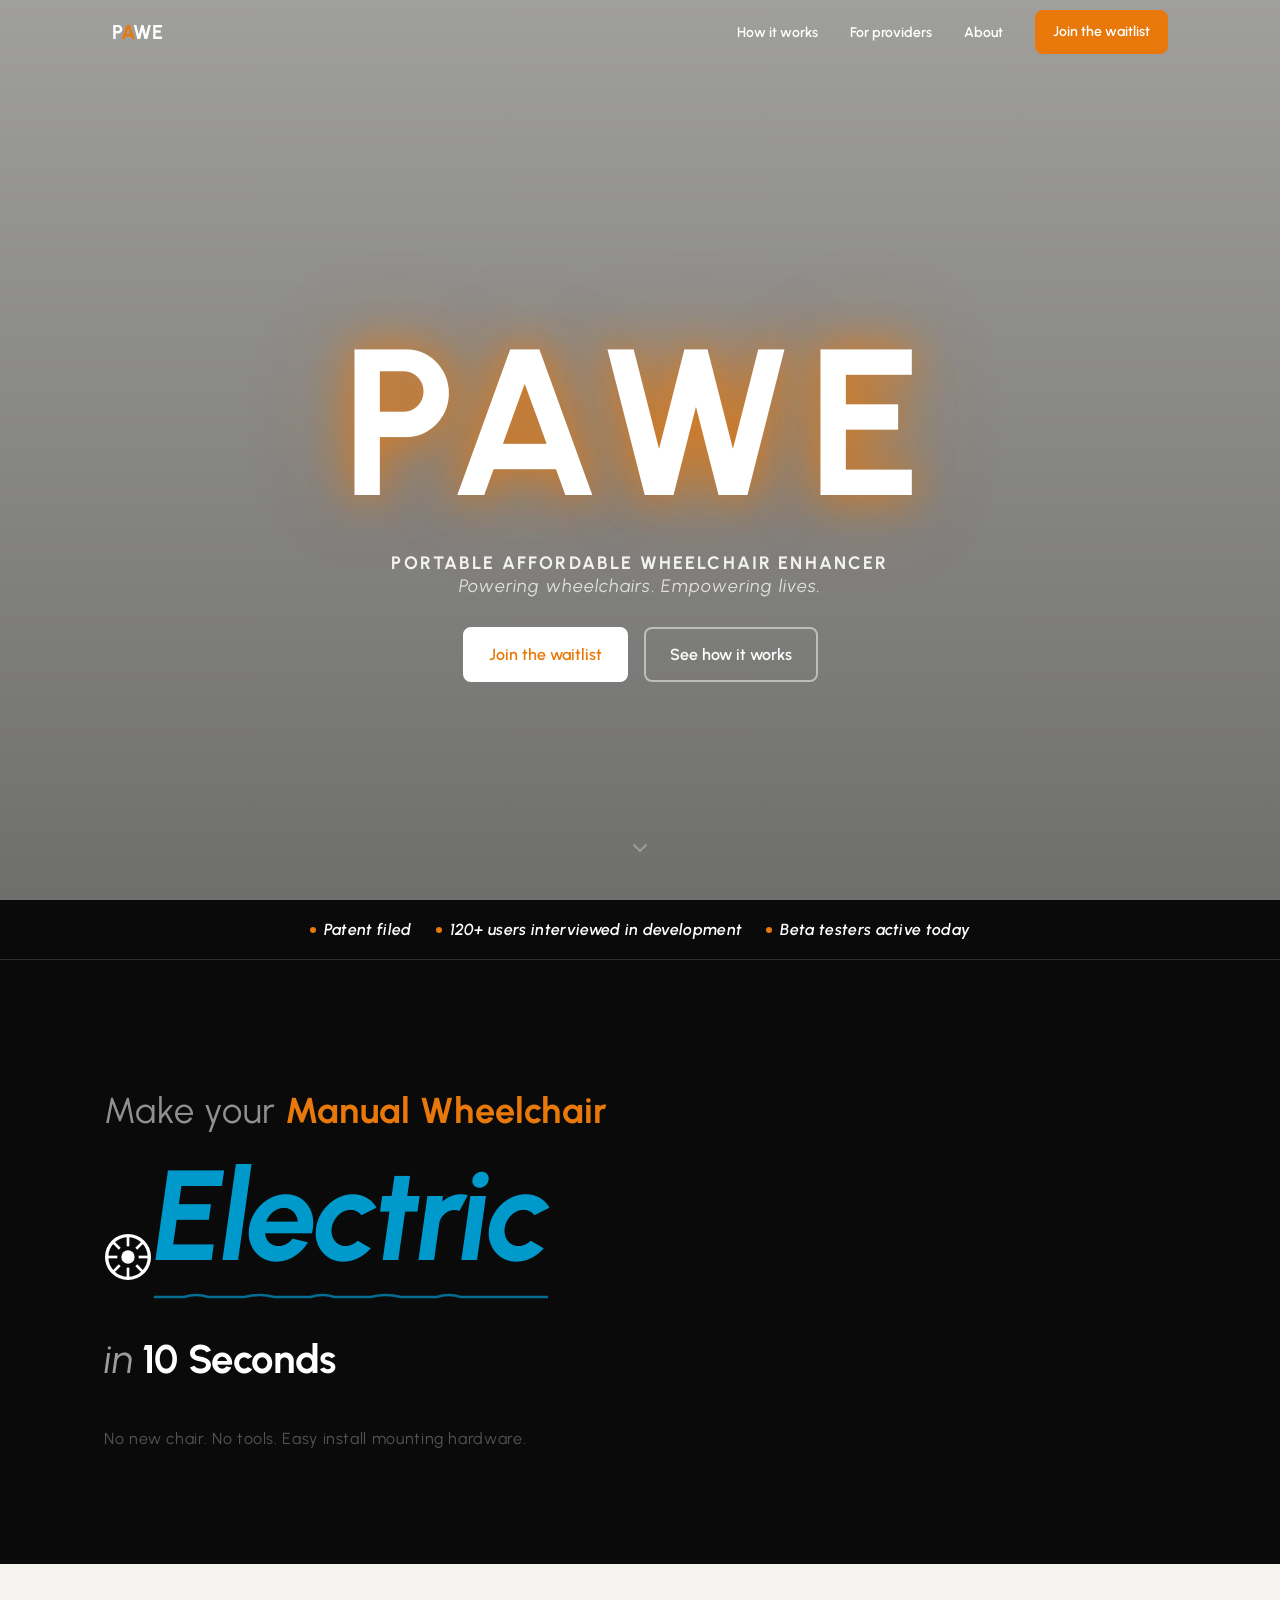
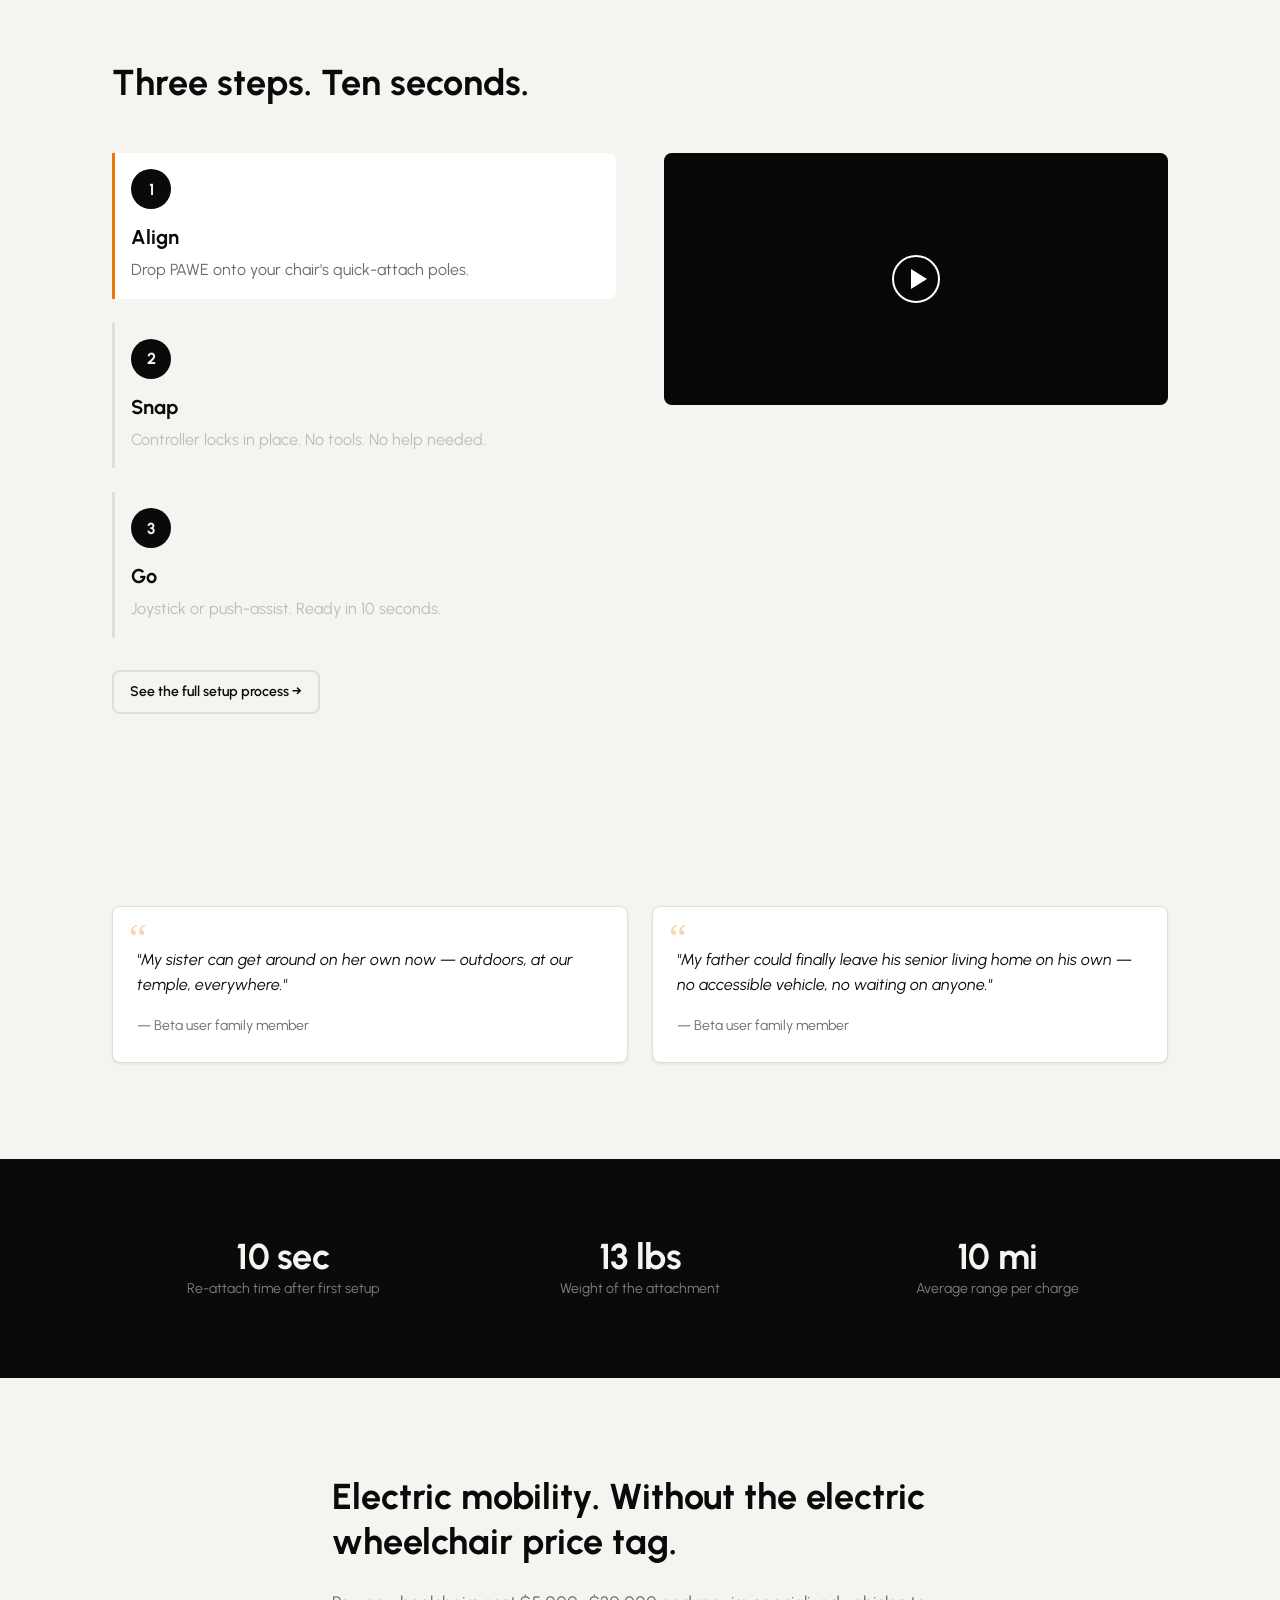
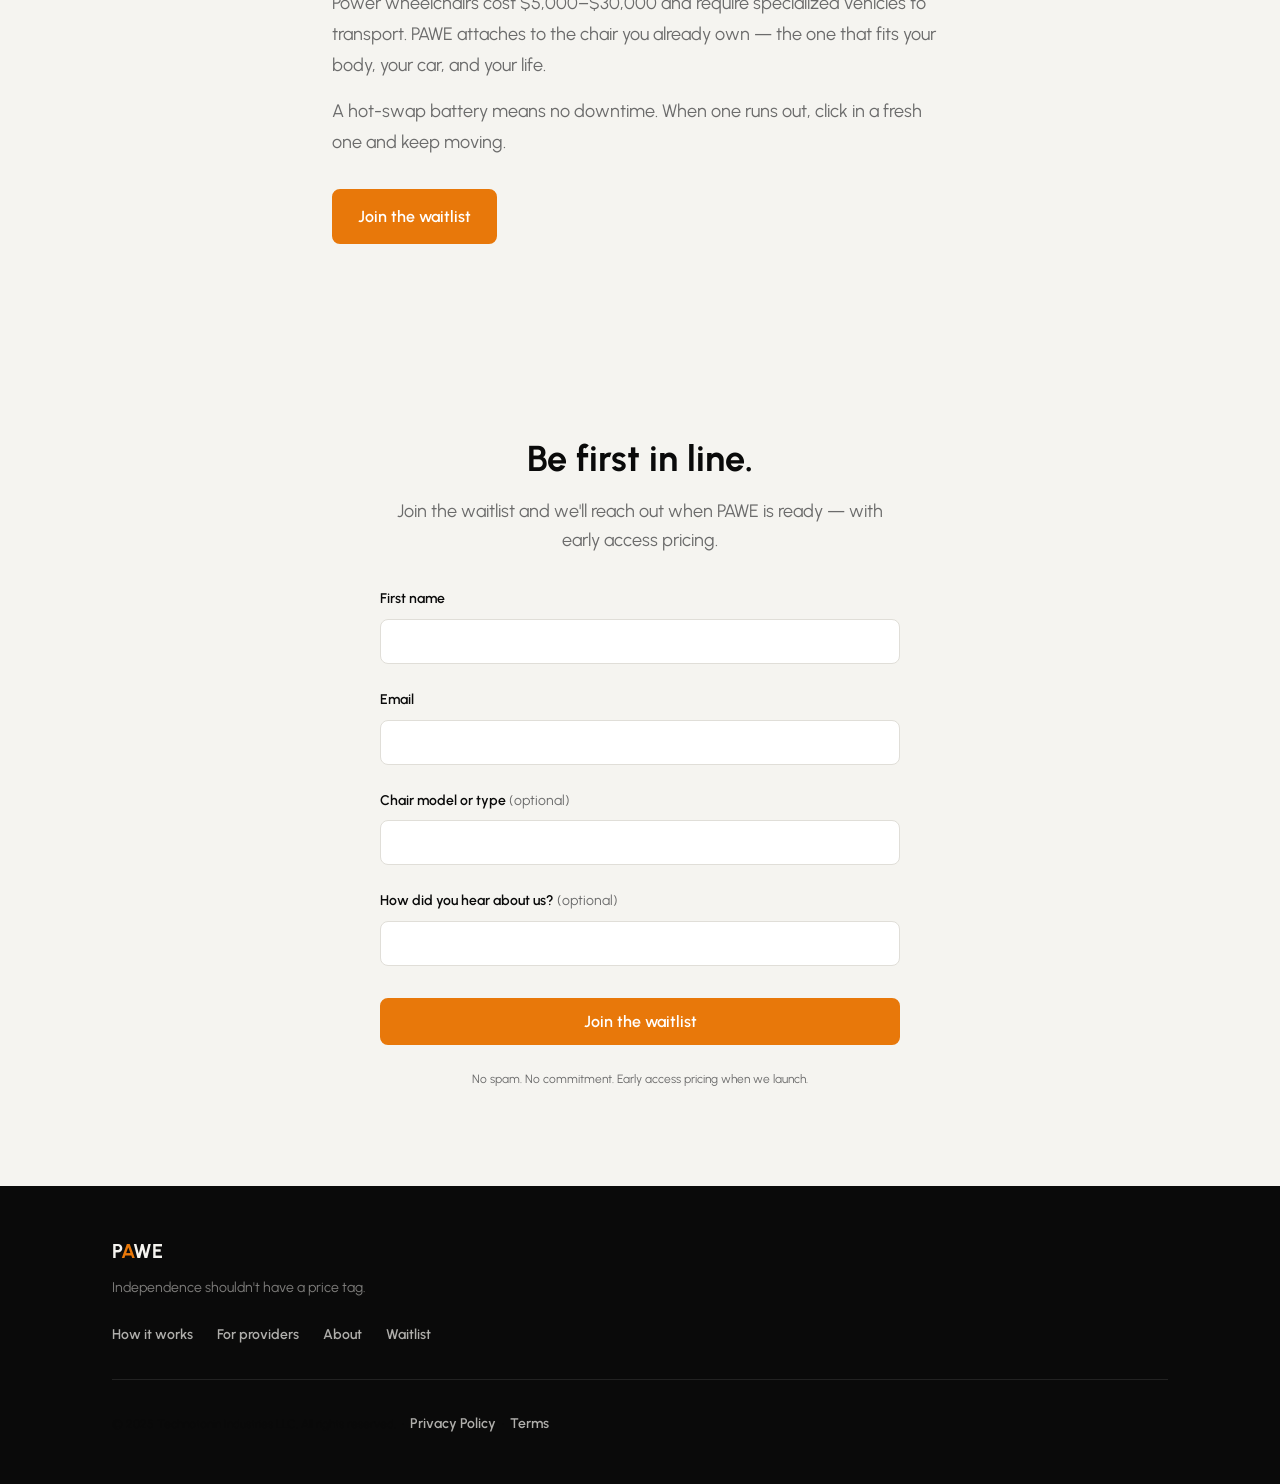
==== commit 7695ed5c: "All pages added in. TODO add in correct copy, and make changes for aesthetic and intuitiveness" ====
--- a/index.html
+++ b/index.html
@@ -82,7 +82,7 @@
 
       <!-- Accessible image reference -->
       <img
-        src="/assets/images/WheelchairInSunset.png"
+        src="/assets/images/hero-wheelchair-sunset.png"
         alt="Wheelchair silhouette against a warm sunset — open road ahead"
         width="1920" height="1080"
         loading="eager"
@@ -161,7 +161,7 @@
 
         <!-- Line 4 -->
         <p class="impact__closing">
-          No new chair. No tools. No one else needed.
+          No new chair. No tools. Easy install mounting hardware.
         </p>
 
       </div>
@@ -195,6 +195,7 @@
               id="hiw-video"
               src="/assets/Videos/FullHypeVideoDemo.mp4"
               muted
+              loop
               playsinline
               preload="metadata"
               width="640"
@@ -232,9 +233,9 @@
     </section>
 
     <!-- SECTION 6 — STAT CALLOUTS -->
-    <section class="section" aria-label="Key specifications">
+    <section class="stats-section" aria-label="Key specifications">
       <div class="container">
-        <div class="stats">
+        <div class="stats stats--dark">
           <div class="stat">
             <div class="stat__value">10 sec</div>
             <p class="stat__label">Re-attach time after first setup</p>
@@ -348,6 +349,17 @@
       });
     });
 
+    // Translucent nav — transparent at top, solid on scroll
+    const navEl = document.querySelector('.nav');
+    navEl.classList.add('nav--top');
+    window.addEventListener('scroll', function() {
+      if (window.scrollY > 50) {
+        navEl.classList.remove('nav--top');
+      } else {
+        navEl.classList.add('nav--top');
+      }
+    }, { passive: true });
+
     // Fade-in on scroll
     const fadeEls = document.querySelectorAll('.fade-in');
 
@@ -452,16 +464,24 @@
       playBtn.hidden = true;
     });
 
-    video.addEventListener('ended', function() {
-      playBtn.hidden = false;
-      setActive(0);
-    });
-
     function setActive(index) {
       steps.forEach(function(s, i) {
         s.classList.toggle('is-active', i === index);
       });
     }
+
+    // Click a step to jump to that point in the video
+    steps.forEach(function(step, i) {
+      step.style.cursor = 'pointer';
+      step.addEventListener('click', function() {
+        video.currentTime = ranges[i].start;
+        if (video.paused) {
+          video.play();
+          playBtn.hidden = true;
+        }
+        setActive(i);
+      });
+    });
 
     video.addEventListener('timeupdate', function() {
       const t = video.currentTime;
--- a/components.css
+++ b/components.css
@@ -8,11 +8,33 @@
    1. NAVIGATION
    ------------------------------------------------------------ */
 .nav {
-  position: sticky;
+  position: fixed;
   top: 0;
+  left: 0;
+  right: 0;
   z-index: 100;
-  background-color: var(--color-paper);
-  border-bottom: 1px solid var(--color-border);
+  background-color: rgba(245, 244, 240, 0.85);
+  backdrop-filter: blur(12px);
+  -webkit-backdrop-filter: blur(12px);
+  border-bottom: 1px solid rgba(224, 222, 216, 0.5);
+  transition: background-color 0.3s ease, border-color 0.3s ease;
+}
+
+.nav--top {
+  background-color: transparent;
+  backdrop-filter: none;
+  -webkit-backdrop-filter: none;
+  border-bottom-color: transparent;
+}
+
+.nav--top .nav__wordmark,
+.nav--top .nav__link,
+.nav--top .nav__hamburger span {
+  color: #fff;
+}
+
+.nav--top .nav__link:hover {
+  color: rgba(255, 255, 255, 0.7);
 }
 
 .nav__inner {
--- a/home.css
+++ b/home.css
@@ -10,7 +10,7 @@
   display: flex;
   align-items: center;
   justify-content: center;
-  background-image: url('/assets/images/WheelchairInSunset.png');
+  background-image: url('/assets/images/hero-wheelchair-sunset.png');
   background-size: cover;
   background-position: center;
   background-repeat: no-repeat;
@@ -404,14 +404,11 @@
   font-size: var(--text-base);
   color: var(--color-muted);
   line-height: 1.6;
-  max-height: 0;
-  overflow: hidden;
-  opacity: 0;
-  transition: max-height 0.3s ease, opacity 0.3s ease;
+  opacity: 0.4;
+  transition: opacity 0.3s ease;
 }
 
 .hiw__step.is-active .step__desc {
-  max-height: 100px;
   opacity: 1;
 }
 
@@ -505,6 +502,26 @@
 }
 
 
+/* --- Stats dark variant --- */
+.stats-section {
+  background-color: var(--color-ink);
+  padding-block: var(--space-12);
+}
+
+.stats--dark {
+  border-top: none;
+  border-bottom: none;
+  text-align: center;
+}
+
+.stats--dark .stat__value {
+  color: var(--color-paper);
+}
+
+.stats--dark .stat__label {
+  color: rgba(245, 244, 240, 0.5);
+}
+
 /* --- Affordability --- */
 .affordability {
   max-width: 680px;
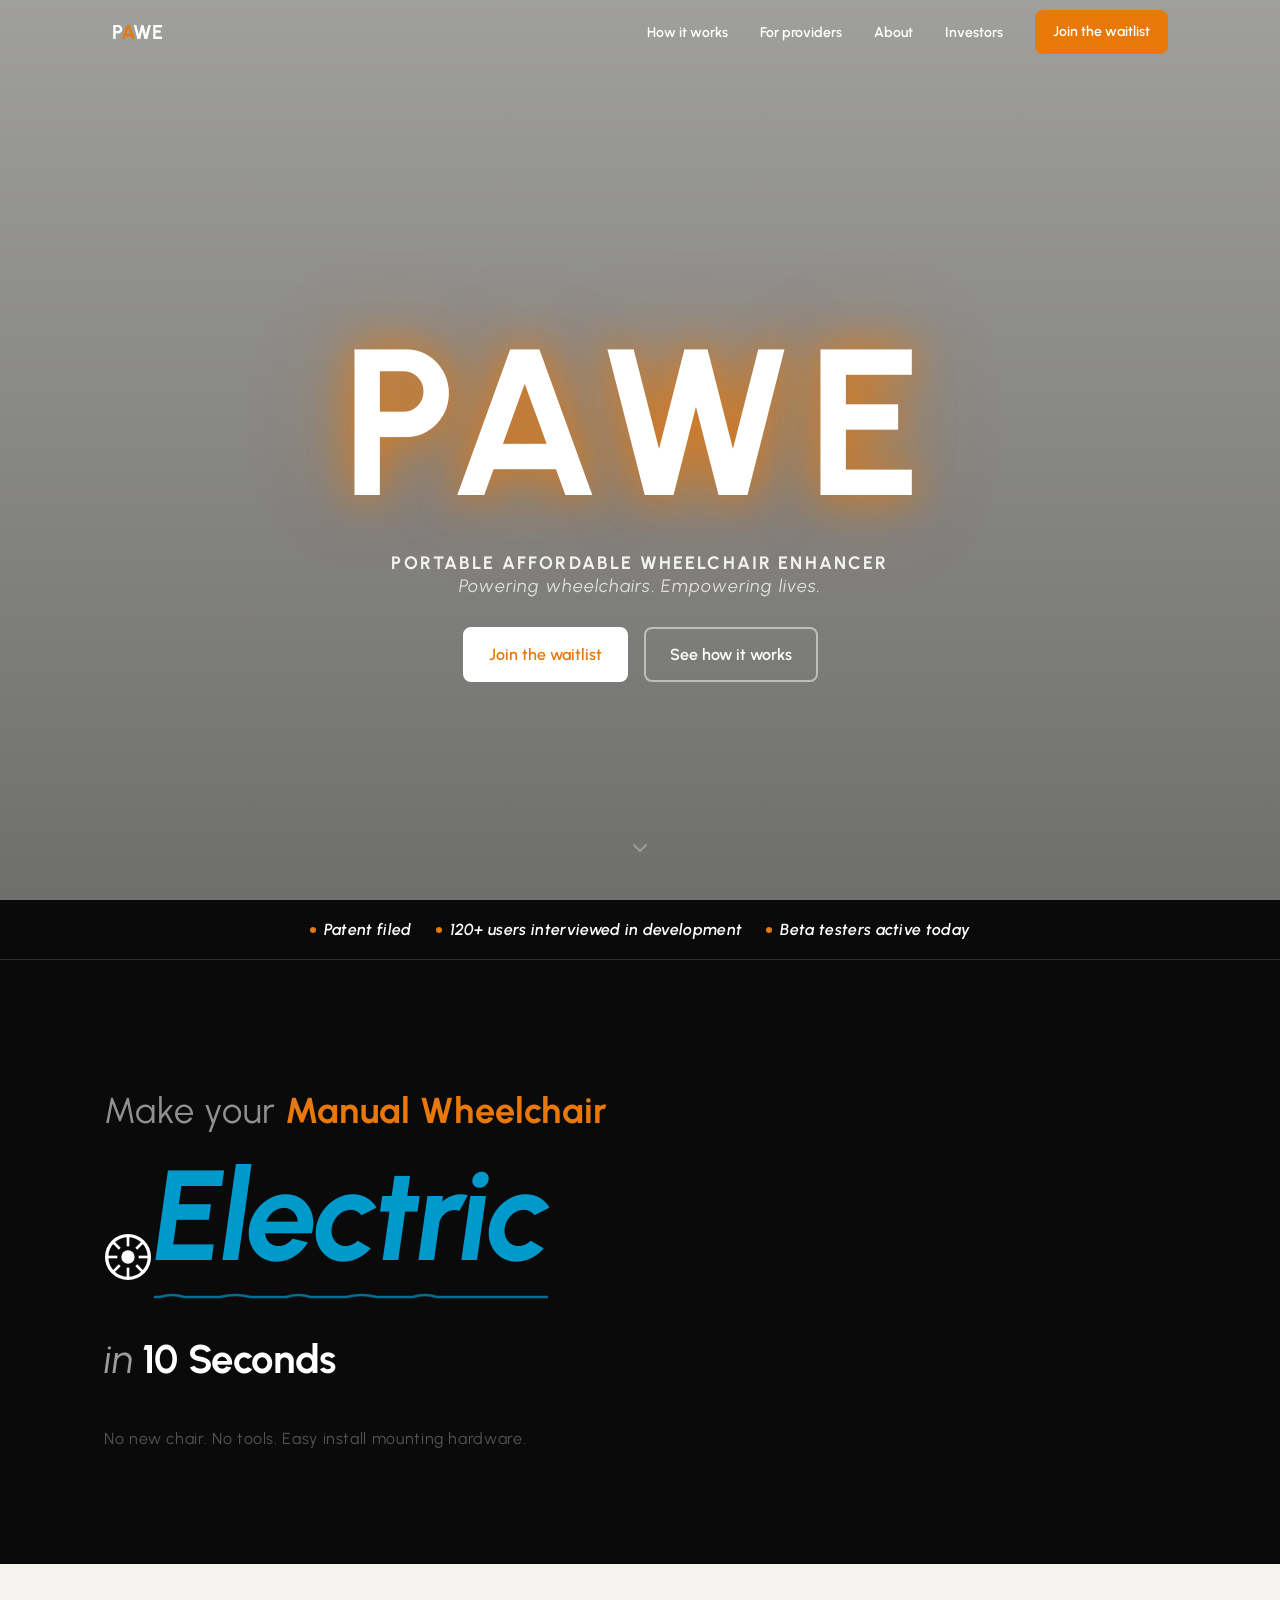
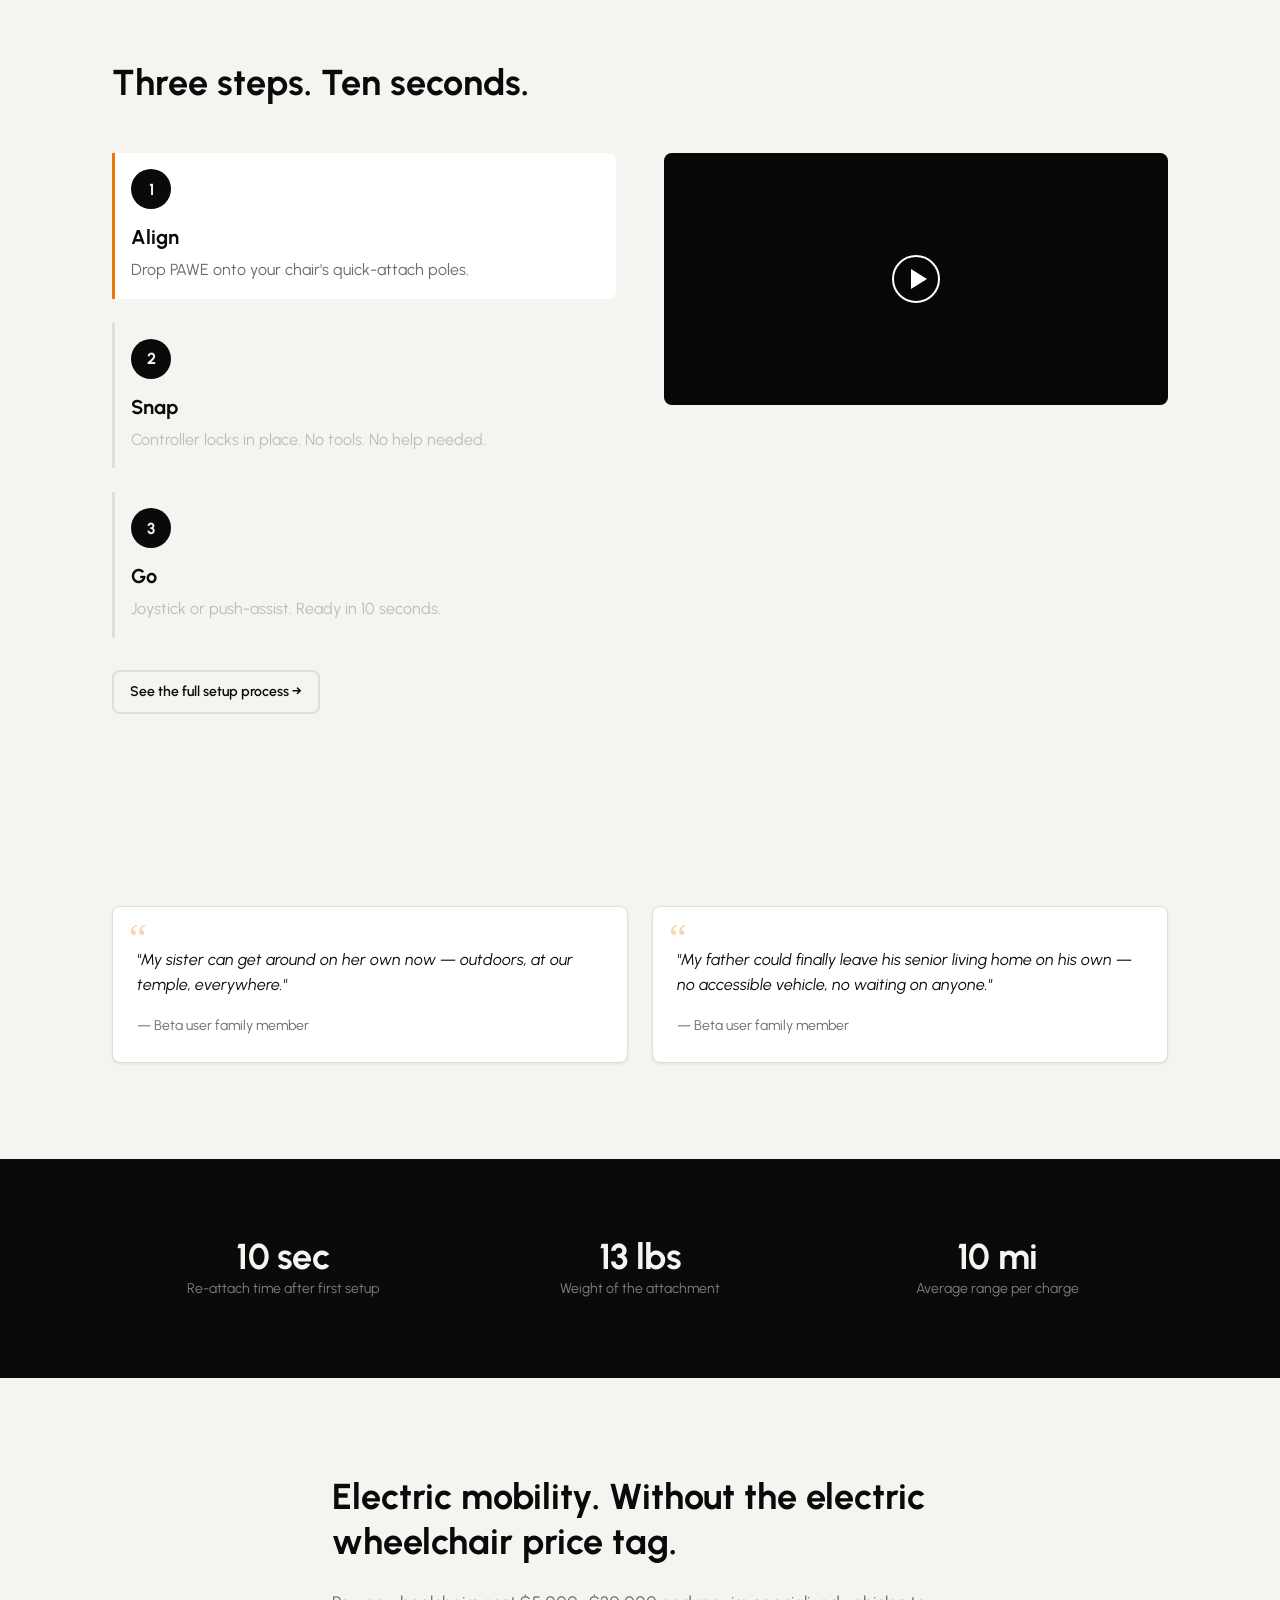
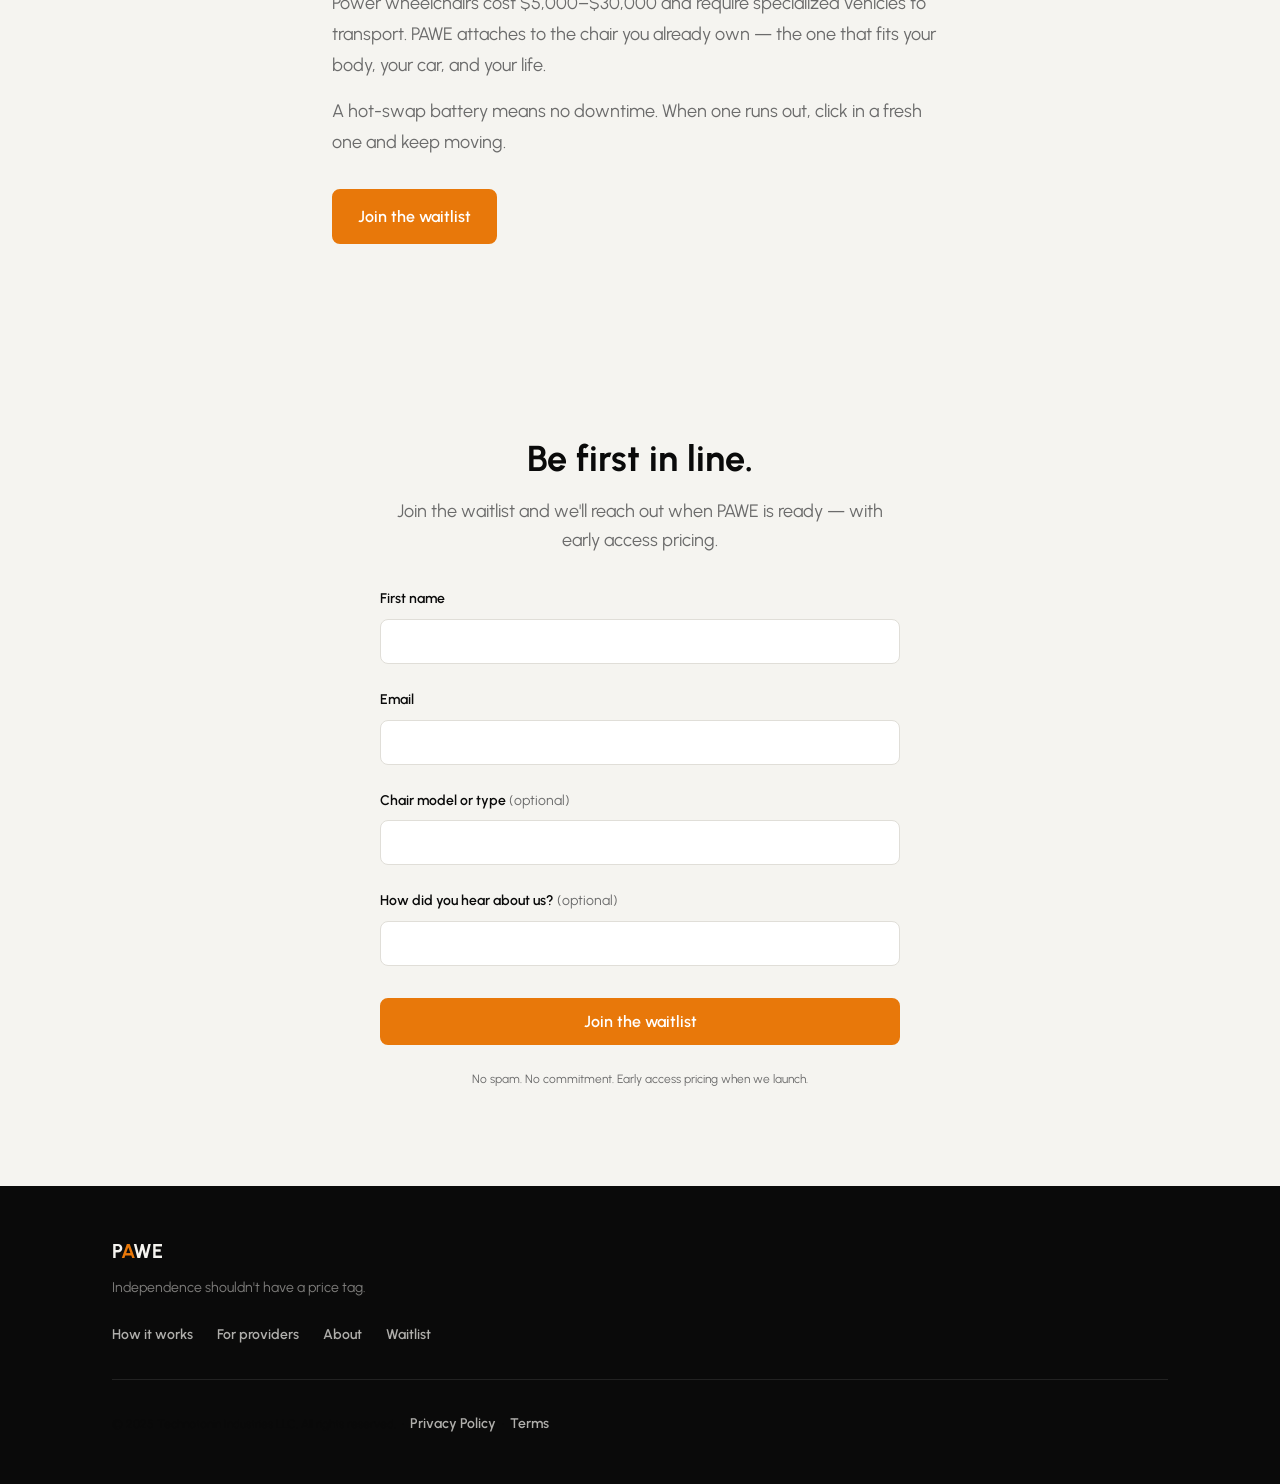
==== commit f2f33082: "latest site" ====
--- a/index.html
+++ b/index.html
@@ -31,6 +31,7 @@
           <li><a href="/how-it-works.html" class="nav__link">How it works</a></li>
           <li><a href="/for-providers.html" class="nav__link">For providers</a></li>
           <li><a href="/about.html" class="nav__link">About</a></li>
+          <li><a href="/investors.html" class="nav__link">Investors</a></li>
           <li><a href="/waitlist.html" class="btn-primary btn-sm">Join the waitlist</a></li>
         </ul>
         <button class="nav__hamburger" aria-label="Open menu" aria-expanded="false" aria-controls="mobile-menu" id="hamburger-btn">
@@ -42,6 +43,7 @@
       <a href="/how-it-works.html" class="nav__mobile-link">How it works</a>
       <a href="/for-providers.html" class="nav__mobile-link">For providers</a>
       <a href="/about.html" class="nav__mobile-link">About</a>
+      <a href="/investors.html" class="nav__mobile-link">Investors</a>
       <div class="nav__mobile-cta">
         <a href="/waitlist.html" class="btn-primary btn-full-mobile">Join the waitlist</a>
       </div>
